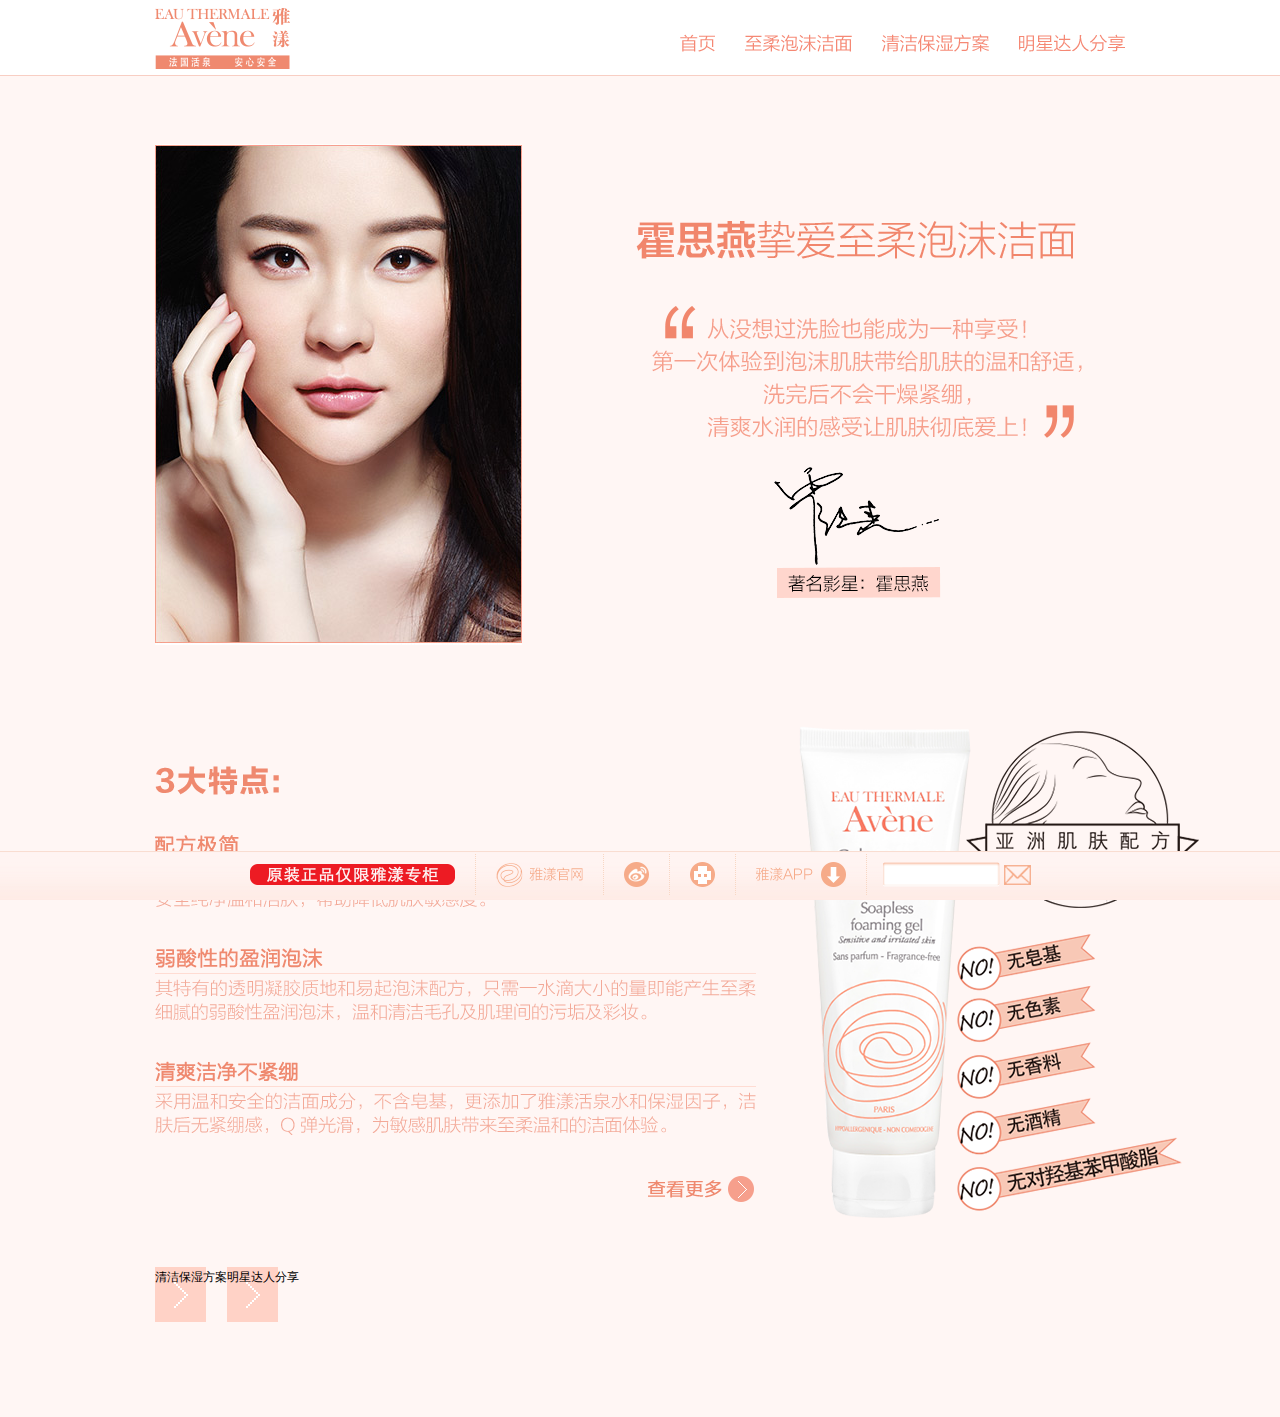
==== cleansing.html @ 5fe0b9f0 "mls" ====
<!DOCTYPE html>
<html>
<head>
    <meta charset="utf-8" />
    <meta http-equiv="X-UA-Compatible" content="IE=edge,chrome=1">
    <title>至柔泡沫洁面</title>
    <meta name="description" content="至柔泡沫洁面">
    <meta name="keywords" content="至柔泡沫洁面" />
    <meta name="viewport" content="width=device-width, minimum-scale=0.5, maximum-scale=2.0" />
    <link href="css/base.css" rel="stylesheet" />
</head>
<body>
<header>
    <div class="header_wrap">
        <a class="logo" href="./index.html">Avene</a>
        <nav>
            <a class="nav1" href="./index.html">首页</a>
            <a class="nav2" href="./cleansing.html">至柔泡沫洁面</a>
            <a class="nav3" href="./plan.html">清洁保湿方案</a>
            <a class="nav4" href="./star.html">明星达人分享</a>
        </nav>
    </div>
</header>

<section class="clansing_wrap">
    <div class="focus_eye">
        <div class="right_box">
            <img src="./images/common/clansing_say.png" />
        </div>
        <div class="girl"><img src="./images/common/clansing_huo.jpg" /></div>
    </div>
    <div class="features clearfix">
        <div class="feature_product"></div>
        <div class="leftbox">
            <h1>3大特点:</h1>
            <div class="feature feature1">
                <h2 class="title">配方极简</h2>
                <div class="content content">针对亚洲肌肤定制严格选料，不含皂基、色素、香料、酒精、对羟基苯甲酸脂，安全纯净温和洁肤，帮助降低肌肤敏感度。</div>
            </div>

            <div class="feature feature2">
                <h2 class="title">弱酸性的盈润泡沫</h2>
                <div class="content content">其特有的透明凝胶质地和易起泡沫配方，只需一水滴大小的量即能产生至柔细腻的弱酸性盈润泡沫，温和清洁毛孔及肌理间的污垢及彩妆。</div>
            </div>

            <div class="feature feature3">
                <h2 class="title">清爽洁净不紧绷</h2>
                <div class="content content">采用温和安全的洁面成分，不含皂基，更添加了雅漾活泉水和保湿因子，洁肤后无紧绷感，Q弹光滑，为敏感肌肤带来至柔温和的洁面体验。</div>
            </div>

            <div class="leanmore">查看更多</div>
        </div>
    </div>
    <nav>
        <a href="plan.html"><span>清洁保湿方案</span></a>
        <a href="star.html"><span>明星达人分享</span></a>
    </nav>
</section>

<footer>
    <nav>
        <span class="nav1">原装正品仅限雅漾专柜</span>
        <a class="nav2" target="_blank" href="./cleansing.html">雅漾官网</a>
        <a class="nav3" target="_blank" href="http://e.weibo.com/eauthermaleavene?ref=http%3A%2F%2F114.80.156.91%3A8086%2F">官方微博</a>
        <a class="nav4" target="_blank" href="http://e.weibo.com/avenedermatologist">雅漾医生面对面</a>
        <a class="nav5" target="_blank" href="http://www.eau-thermale-avene.cn/aveneappdownload/index.html">雅漾APP</a>
        <span class="nav6">
            <form id="mobilenewsletter" action="newsletter.php" method="post">
                <input id="mobilemailinput" name="email" type="text"  />
                <input id="okbtn" type="submit" value="" />
            </form>
        </span>
    </nav>
</footer>
</body>
</html>
---- css/base.css ----
/* reset css */

html, body, p, h1, h2, h3, h4, h5, h6,
ul, li, ol, dl, dd, dt,
form, fieldset, legend, img {
    margin  : 0;
    padding : 0;
}
section, article, nav, header, footer { display : block; }
address, caption, cite, code, dfn, th, var,i,em {
    font-style  : normal;
    font-weight : normal;
}
table,tr,td{
  padding: 0;
}
em, i { font-weight : normal; }
table         { border-collapse : collapse;  border-spacing: 0;}
fieldset, img { border : none; }
ul, ol        { list-style : none; }
select, input { vertical-align : middle; outline : none; }
h1, h2, h3, h4, h5, strong, em { font-weight : normal; }
h1,h2{font-size: 1.5em;}
h3{font-size: 1.17em;}
h4,h5,h6{font-size: 1em;}
select, input, textarea {
    font-size   : 100%;
    margin      : 0;
    padding     : 0;
    outline     : none;
    font-family : arial, sans-serif;
}
textarea {
    resize   : none;
    overflow : auto;
    word-break : break-all;
    word-wrap  : break-word;
}
body {
    font: 12px/20px Helvetica,STHeiti,arial,simsun,sans-serif;
}
img{
    -moz-user-select: -moz-none;
    -khtml-user-select: none;
    -webkit-user-select: none;
    -ms-user-select: none;
    user-select: none;
}


a:link, a:visited , a:hover , a:active {
  text-decoration: none;
}

a:focus {
    outline : none;
}
a {
  color: inherit;
  *color: #909090;
}
.clearfix {
    *zoom : 1;
    clear:both;
}
.clearfix::after {
    content : ' ';
    display : block;
    clear   : both;
    height  : 0;
}
.fr {float:right;}
.fl {float:left;}


/* Common */
body {background:#fff6f4;}
header {background:#fff;border-bottom:1px solid #f8cec3;height:75px;}
header .header_wrap {max-width:1000px;margin:0 auto;}
header .logo {margin:8px 0 0 15px;background:url(../images/pc/logo.png) no-repeat;width:135px;height:61px;float:left;text-indent:-999em;}
header nav {float:right;margin:30px 0 0;}
header nav a {margin:0 5px;background:url(../images/common/nav.png) no-repeat;height:27px;float:left;text-indent:-999em;}
header nav a.nav1 {width:55px;background-position: -4px 4px;}
header nav a.nav2 {width:127px;background-position: -75px 4px;}
header nav a.nav3 {width:127px;background-position: -218px 4px;}
header nav a.nav4 {width:126px;background-position: -362px 4px;}
header nav a.nav1:hover {width:55px;background-position: -4px -41px;}
header nav a.nav2:hover {width:127px;background-position: -75px -41px;}
header nav a.nav3:hover {width:127px;background-position: -218px -41px;}
header nav a.nav4:hover {width:126px;background-position: -362px -41px;}

footer {background:url(../images/pc/footer_bg.gif) repeat-x;border-top:1px solid #f9ddd1;height:48px;position: fixed;bottom:0;left:0;width:100%;}
footer nav {width:820px;margin:0 auto;}
footer span,footer a {float:left;text-indent:-999em;border-right:1px dotted #f8d7c4;height:41px;padding:0 20px;margin-top:2px;}
footer .nav1 {background:url(../images/pc/footer_nav1.png) no-repeat center;width:205px;}
footer .nav2 {background:url(../images/pc/footer_nav2.png) no-repeat center;width:87px;}
footer .nav3 {background:url(../images/pc/footer_nav3.png) no-repeat center;width:25px;}
footer .nav4 {background:url(../images/pc/footer_nav4.png) no-repeat center;width:25px;}
footer .nav5 {background:url(../images/pc/footer_nav5.png) no-repeat center;width:90px;}
footer .nav6 {text-indent:0;padding:0 0 0 15px;border:none;}
footer .nav6 form {margin-top:8px;}
footer .nav6 input {background:url(../images/pc/footer_input.gif) no-repeat;width:119px;height:25px;border:none;}
footer .nav6 #okbtn {background:url(../images/pc/footer_nav6.png) no-repeat;width:27px;height:20px;border:none;}

/* Home */
.home_wrap .focus_eye_wrap {border-bottom:3px solid #ffd4ca;}
.home_wrap .focus_eye {margin:0 auto;max-width:1000px;position: relative;}
.home_wrap .focus_eye .title {margin:98px 20px 45px 0;background:url(../images/pc/home_title.png) no-repeat;width:361px;height:57px;text-indent:-999em;}
.home_wrap .focus_eye .girl {float:left;}
.home_wrap .focus_eye .girl img {display:block;}
.home_wrap .focus_eye .right_box {position:absolute;right:0;}
.home_nav {margin:43px auto 0 auto;width:990px;}
.home_nav li {float:left;margin:0 15px;}
.home_nav li a {display:block;text-indent:-999em;}
.home_nav .nav1 {background:url(../images/pc/home_nav_1.png) no-repeat;width:300px;height:164px;}
.home_nav .nav2 {background:url(../images/pc/home_nav_2.png) no-repeat;width:300px;height:164px;}
.home_nav .nav3 {background:url(../images/pc/home_nav_3.png) no-repeat;width:300px;height:164px;}

/* Clansing */
.clansing_wrap {margin:0 auto;width:970px;padding:68px 15px 150px 15px;}
.clansing_wrap .girl {float:left;}
.clansing_wrap .right_box {float:right;margin:77px 43px 0 0;}
.clansing_wrap h1 {background:url(../images/pc/clansing_h1.png) no-repeat;width:124px;height:29px;text-indent:-999em;}
.clansing_wrap .features {padding:75px 0 0;min-width:1044px;}
.clansing_wrap .feature {margin:40px 0;}
.clansing_wrap .feature .title {border-bottom:1px solid #ffdcd3;padding:0 0 5px 0;margin:0 0 5px 0;}
.clansing_wrap .feature1 .title {background:url(../images/pc/clansing_h2_1.png) no-repeat;height:20px;text-indent:-999em;}
.clansing_wrap .feature2 .title {background:url(../images/pc/clansing_h2_2.png) no-repeat;height:20px;text-indent:-999em;}
.clansing_wrap .feature3 .title {background:url(../images/pc/clansing_h2_3.png) no-repeat;height:20px;text-indent:-999em;}
.clansing_wrap .feature1 .content {background:url(../images/pc/clansing_c_1.png) no-repeat;width:599px;height:42px;text-indent:-999em;}
.clansing_wrap .feature2 .content {background:url(../images/pc/clansing_c_2.png) no-repeat;width:601px;height:42px;text-indent:-999em;}
.clansing_wrap .feature3 .content {background:url(../images/pc/clansing_c_3.png) no-repeat;width:601px;height:43px;text-indent:-999em;}
.clansing_wrap .leanmore {background:url(../images/pc/learnmore.png) no-repeat;width:108px;height:29px;text-indent:-999em;float:right;}
.clansing_wrap .feature_product {float:right;background:url(../images/pc/clansing_product.png) no-repeat;width:400px;height:541px;}
.clansing_wrap .leftbox {float:left;margin:40px 0 0;}
section nav a {float:left;height:55px;background:url(../images/common/section_nav_arrow.png) no-repeat;}

/* Plan */
.plan_wrap {max-width:1000px;margin:0 auto;padding:0 15px;}
.plan_wrap h1 {background:#fffbfa url(../images/pc/plan_h1.png) no-repeat center center;height:144px;text-indent:-999em;border:1px solid #ffebe6;margin:54px 0 168px 0;}
.steps {max-width:800px;margin:0 auto;}
.step .product {position: absolute;top:-124px;left:-127px;}
.step1 .product {background:url(../images/pc/plan_p1.png) no-repeat;width:178px;height:492px;}
.step2 .product {background:url(../images/pc/plan_p2.png) no-repeat;width:119px;height:492px;right:-84px;left:auto;}
.step3 .product {background:url(../images/pc/plan_p3.png) no-repeat;width:135px;height:488px;}
.step4 .product {background:url(../images/pc/plan_p4.png) no-repeat;width:190px;height:485px;right:-124px;left:auto;}
.step {background:#fff2f0;border:1px solid #ffe1d9;position:relative;width:733px;height:278px;padding:50px 0 0 45px;margin:0 0 220px 0;}
.step2,.step4 {float:right;}
.step4 {margin:0 0 150px 0;}
.step .title {text-indent:-999em;position: absolute;top:-64px;left:89px;}
.step1 .title {background:url(../images/pc/plan_s1.png) no-repeat;width:258px;height:56px;}
.step2 .title {background:url(../images/pc/plan_s2.png) no-repeat;width:267px;height:56px;right:89px;left:auto;}
.step3 .title {background:url(../images/pc/plan_s3.png) no-repeat;width:268px;height:56px;}
.step4 .title {background:url(../images/pc/plan_s4.png) no-repeat;width:270px;height:57px;right:89px;left:auto;}
.step h2 {text-indent:-999em;margin:0 0 17px 0;}
.step1 h2 {background:url(../images/pc/plan_h2_1.png) no-repeat;width:71px;height:34px;}
.step2 h2 {background:url(../images/pc/plan_h2_2.png) no-repeat;width:71px;height:34px;}
.step3 h2 {background:url(../images/pc/plan_h2_3.png) no-repeat;width:71px;height:34px;}
.step4 h2 {background:url(../images/pc/plan_h2_4.png) no-repeat;width:71px;height:34px;}
.step h3 {text-indent:-999em;}
.step1 h3 {background:url(../images/pc/plan_h3_1.png) no-repeat;width:264px;height:34px;}
.step2 h3 {background:url(../images/pc/plan_h3_2.png) no-repeat;width:168px;height:34px;}
.step3 h3 {background:url(../images/pc/plan_h3_3.png) no-repeat;width:120px;height:34px;}
.step4 h3 {background:url(../images/pc/plan_h3_4.png) no-repeat;width:168px;height:34px;}
.step .content {text-indent:-999em;margin:0 0 22px 0;}
.step1 .content {background:url(../images/pc/plan_c_1.png) no-repeat;width:647px;height:63px;}
.step2 .content {background:url(../images/pc/plan_c_2.png) no-repeat;width:655px;height:62px;}
.step3 .content {background:url(../images/pc/plan_c_3.png) no-repeat;width:657px;height:40px;}
.step4 .content {background:url(../images/pc/plan_c_4.png) no-repeat;width:666px;height:61px;}
.step .price {display: inline-block;background:url(../images/pc/plan_price_bg.png) no-repeat right;height:36px;padding:14px 42px 0 12px;margin:0 0 5px 0;}
.step .price span {display:block;text-indent:-999em;}
.step1 .price span {background:url(../images/pc/plan_price_1.png) no-repeat;width:132px;height:21px;}
.step2 .price span {background:url(../images/pc/plan_price_2.png) no-repeat;width:277px;height:21px;}
.step3 .price span {background:url(../images/pc/plan_price_3.png) no-repeat;width:132px;height:21px;}
.step4 .price span {background:url(../images/pc/plan_price_4.png) no-repeat;width:118px;height:21px;}
.step .learnmore {display:block;background:url(../images/pc/learnmore.png) no-repeat;width:108px;height:29px;display:block;text-indent:-999em;}
.plan_wrap .notes {background:url(../images/pc/plan_tips.png) no-repeat;width:267px;height:52px;text-indent:-999em;}
.plan_wrap .notes div {display:none;}

/* Star */
.star_wrap {width:1000px;margin:0 auto;padding:0 0 120px 0}
.star_wrap h1 {background:url(../images/pc/star_h1.png) no-repeat center;height:35px;text-indent:-999em;margin:74px 0 65px 0;}
.star_box {width:476px;float:left;margin:0 12px;text-align: center;}
.star_box .name {margin:20px auto;}
.star_box .name div {display:none;}
.star_box1 .name {background:url(../images/pc/star_name_1.png) no-repeat;width:206px;height:35px;}
.star_box2 .name {background:url(../images/pc/star_name_2.png) no-repeat;width:124px;height:35px;}
.star_box .say {margin:0 auto;}
.star_box .say div {display:none;}
.star_box1 .say {background:url(../images/pc/star_say_1.png) no-repeat;width:369px;height:75px;}
.star_box2 .say {background:url(../images/pc/star_say_2.png) no-repeat;width:295px;height:75px;}
.star_box h3 {margin-top:60px;text-indent:-999em;width:476px;background:#f69f8c;}
.star_box1 h3 {background:#f69f8c url(../images/pc/star_h3_1.png) no-repeat;height:40px;}
.star_box2 h3 {background:#f69f8c url(../images/pc/star_h3_2.png) no-repeat;height:40px;}
.star_box .tips {text-indent:-999em;margin:18px 0 0;}
.star_box1 .tips {background:url(../images/pc/star_tips_1.png) no-repeat;width:476px;height:96px;}
.star_box2 .tips {background:url(../images/pc/star_tips_2.png) no-repeat;width:476px;height:96px;}

.star_wrap .product_intro {width:460px;text-align:center;float:left;margin-top:50px;}
.star_wrap .product {border-top:1px solid #ffccc1;margin:92px 0 0 0;padding:58px 49px 0 49px;}
.star_wrap .product h2 {margin:0 auto;background:url(../images/pc/star_product_h2.png) no-repeat;width:287px;height:35px;text-indent:-999em;}
.star_wrap .product .content {margin:30px auto;background:url(../images/pc/star_product_c.png) no-repeat;width:454px;height:96px;text-indent:-999em;}
.star_wrap .product .price {margin:0 auto;background:url(../images/pc/star_product_price.png) no-repeat;width:153px;height:41px;text-indent:-999em;}
.star_wrap .product .learnmore {margin:15px auto 0 auto;display:block;background:url(../images/pc/learnmore.png) no-repeat;width:108px;height:29px;display:block;text-indent:-999em;}
.star_wrap .product .product_image {float:right;background:url(../images/pc/star_product_img.png) no-repeat;width:343px;height:388px;}

/* iPad */

@media screen and (max-width:768px){
    .home_nav li {margin:0 12px;}
    .home_nav li a.nav1,.home_nav li a.nav2,.home_nav li a.nav3 {background-size:217px 119px;width:217px;height:119px;}
    .clansing_wrap {color:#ef896f;min-width:inherit;width:auto;}
    .clansing_wrap .focus_eye {width:738px;}
    .clansing_wrap .girl img {width:247px;height:337px;}
    .clansing_wrap .right_box {float:right;margin:10px 31px 0 0;}
    .clansing_wrap .right_box img {width:395px;height:344px;}
    .clansing_wrap h1 {background:none;width:auto;height:auto;text-indent:0em;font-size:30px;font-weight: bold;}
    .clansing_wrap .features {padding:75px 0 0;min-width:inherit;}
    .clansing_wrap .feature {margin:30px 0;}
    .clansing_wrap .feature .title {border-bottom:1px solid #ffdcd3;padding:0 0 5px 0;margin:0 0 9px 0;font-size:20px;font-weight: bold;}
    .clansing_wrap .feature1 .title {background:none;height:auto;text-indent:0em;}
    .clansing_wrap .feature2 .title {background:none;height:auto;text-indent:0em;}
    .clansing_wrap .feature3 .title {background:none;height:auto;text-indent:0em;}
    .clansing_wrap .feature .content {font-size:18px;color:#f3a998;}
    .clansing_wrap .feature1 .content {background:none;width:auto;height:auto;text-indent:0em;}
    .clansing_wrap .feature2 .content {background:none;width:auto;height:auto;text-indent:0em;}
    .clansing_wrap .feature3 .content {background:none;width:auto;height:auto;text-indent:0em;}
    .clansing_wrap .leanmore {background:url(../images/pc/learnmore.png) no-repeat;width:108px;height:29px;text-indent:-999em;float:right;}
    .clansing_wrap .feature_product {float:right;background-size:368px 452px;width:368px;height:452px;}
    .clansing_wrap .leftbox {float:none;margin:0 390px 0 0;}
    section nav a {float:left;height:55px;background:url(../images/common/section_nav_arrow.png) no-repeat;}


    .plan_wrap {max-width:inherit;min-width:inherit;margin:0 auto;color:#ef896f;}
    .plan_wrap h1 {background:#fffbfa;height:100px;line-height:100px;font-size:36px;text-align:center;border:1px solid #ffebe6;text-indent:0;margin:54px 0 168px 0;}
    .steps {max-width:inherit;margin:0 auto;}
    .step .product {position: absolute;top:-124px;left:-127px;}
    .step1 .product {background:url(../images/pc/plan_p1.png) no-repeat;width:178px;height:492px;}
    .step2 .product {background:url(../images/pc/plan_p2.png) no-repeat;width:119px;height:492px;right:-84px;left:auto;}
    .step3 .product {background:url(../images/pc/plan_p3.png) no-repeat;width:135px;height:488px;}
    .step4 .product {background:url(../images/pc/plan_p4.png) no-repeat;width:190px;height:485px;right:-124px;left:auto;}
    .step {background:#fff2f0;border:1px solid #ffe1d9;position:relative;width:auto;height:auto;padding:38px 20px 38px 65px;margin:0 0 220px 130px;}
    .step2,.step4 {float:right;margin:0 100px 220px 0;padding:38px 65px 38px 40px;}
    .step4 {margin-bottom:100px;margin-right:120px;}
    .step .title {position: absolute;top:-64px;left:68px;}
    .step1 .title {background:url(../images/pc/plan_s1.png) no-repeat;width:258px;height:56px;}
    .step2 .title {background:url(../images/pc/plan_s2.png) no-repeat;width:267px;height:56px;right:auto;left:40px;}
    .step3 .title {background:url(../images/pc/plan_s3.png) no-repeat;width:268px;height:56px;}
    .step4 .title {background:url(../images/pc/plan_s4.png) no-repeat;width:270px;height:57px;right:auto;left:40px;}
    .step h2 {text-indent:0;margin:0 0 17px 0;font-size:36px;}
    .step1 h2 {background:none;width:auto;height:auto;}
    .step2 h2 {background:none;width:auto;height:auto;}
    .step3 h2 {background:none;width:auto;height:auto;}
    .step4 h2 {background:none;width:auto;height:auto;}
    .step h3 {text-indent:0;font-size:24px;}
    .step1 h3 {background:none;width:auto;height:auto;}
    .step2 h3 {background:none;width:auto;height:auto;}
    .step3 h3 {background:none;width:auto;height:auto;}
    .step4 h3 {background:none;width:auto;height:auto;}
    .step .content {text-indent:0;margin:0 0 22px 0;font-size:18px;color:#999;margin:12px 0 0;}
    .step1 .content {background:none;width:auto;height:auto;}
    .step2 .content {background:none;width:auto;height:auto;}
    .step3 .content {background:none;width:auto;height:auto;}
    .step4 .content {background:none;width:auto;height:auto;}
    .step .price {display: inline-block;background:url(../images/pc/plan_price_bg.png) no-repeat right;height:36px;padding:18px 42px 0 12px;margin:25px 0 5px 0;}
    .step .price span {display:block;text-indent:0;color:#fff;font-size:24px;}
    .step1 .price span {background:none;width:auto;height:auto;}
    .step2 .price span {background:none;width:auto;height:auto;}
    .step3 .price span {background:none;width:auto;height:auto;}
    .step4 .price span {background:none;width:auto;height:auto;}
    .step .learnmore {display:block;background:url(../images/pc/learnmore.png) no-repeat;width:108px;height:29px;display:block;text-indent:-999em;}
    .plan_wrap .notes {background:none;width:auto;height:auto;text-indent:0;border-top:1px solid #fbd1c7;padding:10px 0 0 40px;font-size:14px;color:#999;}
    .plan_wrap .notes div {display:block;}

    /* Star */
    .star_wrap {width:auto;margin:0 auto;color:#ef896f;}
    .star_wrap h1 {background:none;height:35px;text-indent:0em;margin:74px 0 65px 0;}
    .star_box {width:566px;float:left;margin:0 12px;text-align: center;}
    .star_box .name {margin:20px auto;}
    .star_box .name div {display:block;}
    .star_box1 .name {background:none;width:auto;height:auto;}
    .star_box2 .name {background:none;width:auto;height:auto;}
    .star_box .say {margin:0 auto;}
    .star_box .say div {display:block;}
    .star_box1 .say {background:none;width:auto;height:auto;}
    .star_box2 .say {background:none;width:auto;height:auto;}
    .star_box h3 {margin-top:60px;text-indent:0;width:566px;background:#f69f8c;}
    .star_box1 h3 {background:#f69f8c;height:auto;}
    .star_box2 h3 {background:#f69f8c;height:auto;}
    .star_box .tips {text-indent:0;margin:18px 0 0;}
    .star_box1 .tips {background:none;width:auto;height:auto;}
    .star_box2 .tips {background:none;width:auto;height:auto;}

    .star_wrap .product_intro {width:auto;text-align:center;float:left;margin-top:50px;}
    .star_wrap .product {border-top:1px solid #ffccc1;margin:92px 0 0 0;padding:58px 120px 0 120px;}
    .star_wrap .product h2 {margin:0 auto;background:none;width:287px;height:35px;text-indent:0;}
    .star_wrap .product .content {margin:30px auto;background:none;width:454px;height:96px;text-indent:0;}
    .star_wrap .product .price {margin:0 auto;background:none;width:153px;height:41px;text-indent:0;}
    .star_wrap .product .learnmore {margin:15px auto 0 auto;display:block;background:url(../images/pc/learnmore.png) no-repeat;width:108px;height:29px;display:block;text-indent:0;}
    .star_wrap .product .product_image {float:right;background:url(../images/pc/star_product_img.png) no-repeat;width:343px;height:388px;}
}
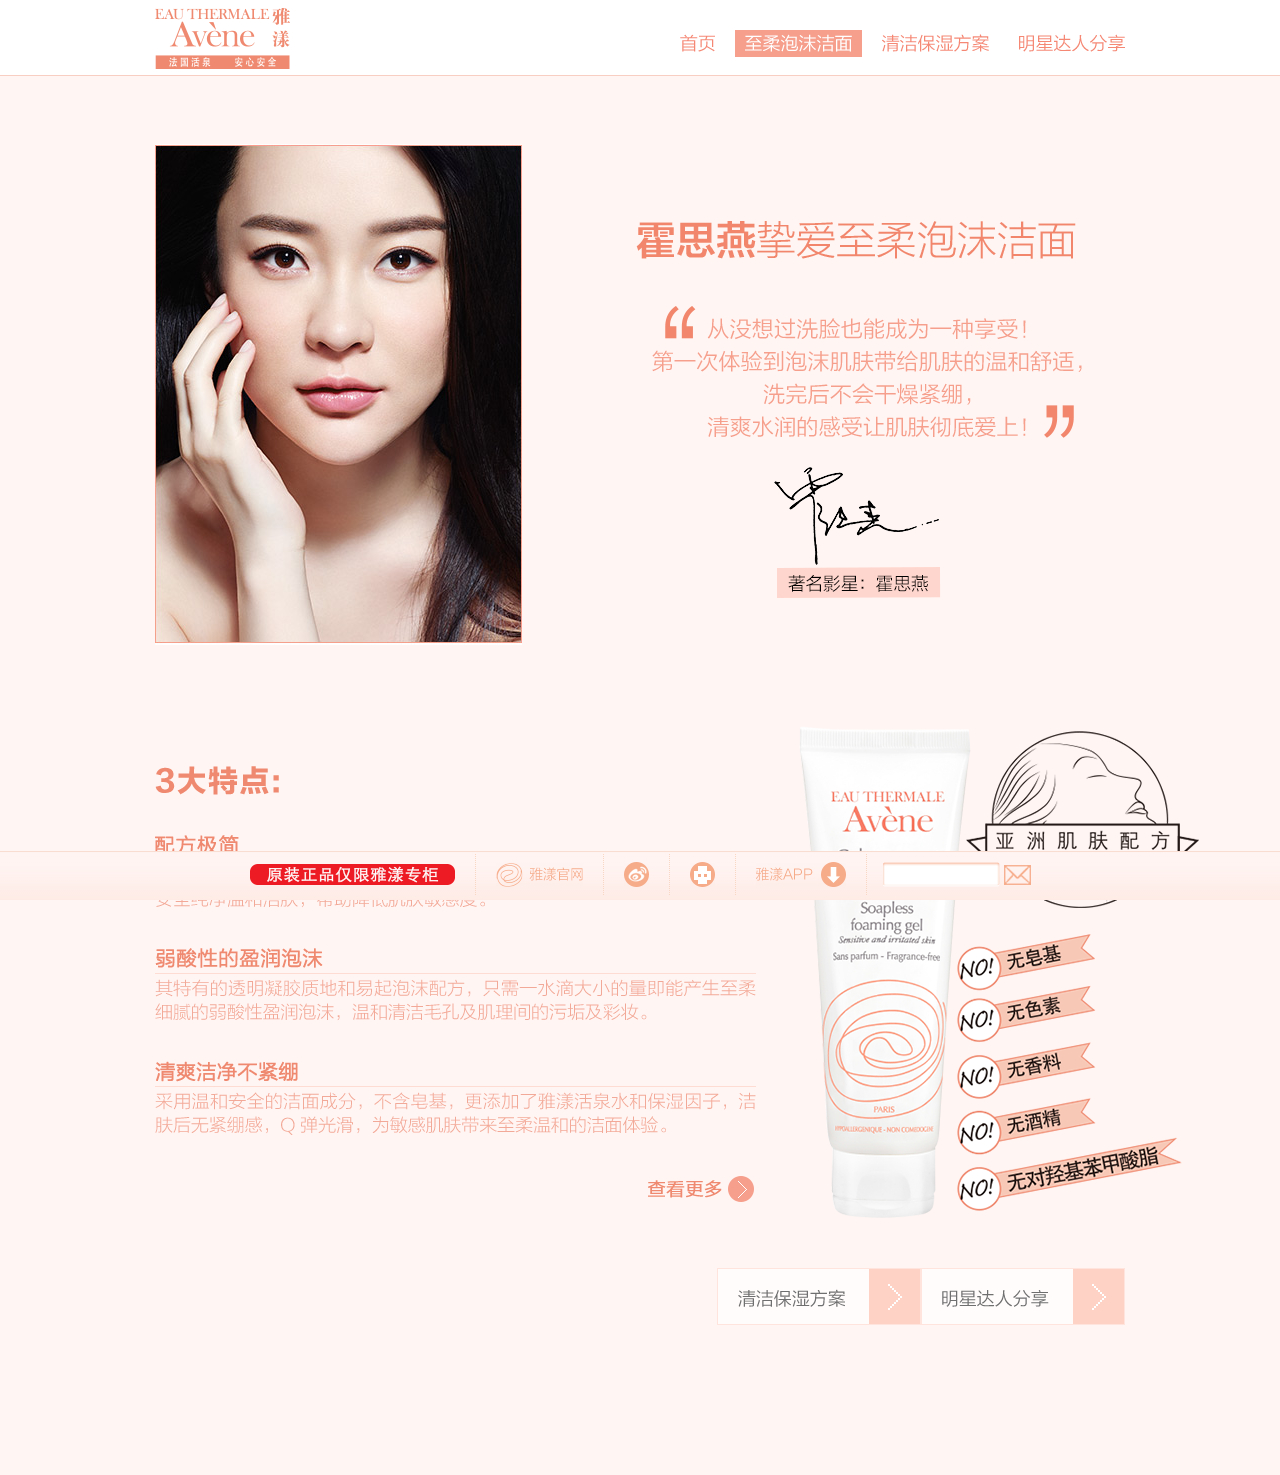
==== commit c34a548a: "mobile" ====
--- a/cleansing.html
+++ b/cleansing.html
@@ -7,15 +7,29 @@
     <meta name="description" content="至柔泡沫洁面">
     <meta name="keywords" content="至柔泡沫洁面" />
     <meta name="viewport" content="width=device-width, minimum-scale=0.5, maximum-scale=2.0" />
+    <link href="css/jquery.fancybox.css" rel="stylesheet" />
     <link href="css/base.css" rel="stylesheet" />
+    <!--[if lt IE 9]>
+    <script>for(var a=['section','article','nav','header','footer','aside'],i=0,j=a.length;i<j;++i){document.createElement(a[i]);}</script>
+    <![endif]-->
+    <!--[if IE 6]>
+    <script type="text/javascript" src="js/DD_belatedPNG_0.0.8a-min.js"></script>
+    <link href="./css/ie6.css" rel="stylesheet" type="text/css" />
+    <script type="text/javascript">
+        window.onload = function(){
+            DD_belatedPNG.fix("*");
+        }
+    </script>
+    <![endif]-->
 </head>
 <body>
 <header>
     <div class="header_wrap">
         <a class="logo" href="./index.html">Avene</a>
+        <div class="nav-btn"></div>
         <nav>
             <a class="nav1" href="./index.html">首页</a>
-            <a class="nav2" href="./cleansing.html">至柔泡沫洁面</a>
+            <a class="nav2 active" href="./cleansing.html">至柔泡沫洁面</a>
             <a class="nav3" href="./plan.html">清洁保湿方案</a>
             <a class="nav4" href="./star.html">明星达人分享</a>
         </nav>
@@ -24,13 +38,18 @@
 
 <section class="clansing_wrap">
     <div class="focus_eye">
+        <div class="girl"><img src="./images/common/clansing_huo.jpg" /></div>
         <div class="right_box">
             <img src="./images/common/clansing_say.png" />
         </div>
-        <div class="girl"><img src="./images/common/clansing_huo.jpg" /></div>
     </div>
     <div class="features clearfix">
+
+        <h1 class="mobile">3大特点:</h1>
         <div class="feature_product"></div>
+
+        <h1>3大特点:</h1>
+
         <div class="leftbox">
             <h1>3大特点:</h1>
             <div class="feature feature1">
@@ -50,11 +69,13 @@
 
             <div class="leanmore">查看更多</div>
         </div>
+        <div class="clearfix"></div>
     </div>
     <nav>
-        <a href="plan.html"><span>清洁保湿方案</span></a>
-        <a href="star.html"><span>明星达人分享</span></a>
+        <a class="plan" href="plan.html"><span>清洁保湿方案</span></a>
+        <a class="star" href="star.html"><span>明星达人分享</span></a>
     </nav>
+    <div class="clearfix"></div>
 </section>
 
 <footer>
@@ -65,12 +86,36 @@
         <a class="nav4" target="_blank" href="http://e.weibo.com/avenedermatologist">雅漾医生面对面</a>
         <a class="nav5" target="_blank" href="http://www.eau-thermale-avene.cn/aveneappdownload/index.html">雅漾APP</a>
         <span class="nav6">
-            <form id="mobilenewsletter" action="newsletter.php" method="post">
-                <input id="mobilemailinput" name="email" type="text"  />
-                <input id="okbtn" type="submit" value="" />
+            <form id="newsletter" action="newsletter.php" method="post">
+                <input id="mailinput" name="email" type="text"  />
+                <input id="mailinputbtn" type="submit" value="" />
             </form>
+            <a id="mobilemail" href="#MailInputWin"><label>立即订阅</label></a>
         </span>
     </nav>
 </footer>
+<div class="newsletter_overlay"></div>
+<div class="newsletter_popup">
+    <div class="state0"><img src="Images/Common/news_letter_success.png" /></div>
+    <div class="state1"><img src="Images/Common/news_letter_registered.png" /></div>
+    <div class="newsletter_popup_close"></div>
+</div>
+<div id="MailInputWin">
+    <form id="mobilenewsletter" action="newsletter.php" method="post">
+        <input id="mobilemailinput" name="email" type="text"  />
+        <div>
+            <input id="backbtn" type="button" value="" />
+            <input id="okbtn" type="submit" value="" />
+        </div>
+    </form>
+</div>
+<script src="js/jquery-1.8.3.min.js"></script>
+<script src="js/modernizr-2.5.3.min.js"></script>
+<script src="js/jquery.fancybox.pack.js"></script>
+<script src="js/jquery.form.js"></script>
+<script src="js/jquery.validate.js"></script>
+<script src="js/main.js" ></script>
+<script src="js/tracking.js" ></script>
+
 </body>
 </html>--- a/css/base.css
+++ b/css/base.css
@@ -1,5 +1,4 @@
 /* reset css */
-
 html, body, p, h1, h2, h3, h4, h5, h6,
 ul, li, ol, dl, dd, dt,
 form, fieldset, legend, img {
@@ -59,6 +58,7 @@
   color: inherit;
   *color: #909090;
 }
+a:hover {opacity:0.6;}
 .clearfix {
     *zoom : 1;
     clear:both;
@@ -72,22 +72,27 @@
 .fr {float:right;}
 .fl {float:left;}
 
+a {-webkit-transition:opacity 0.4s linear;-moz-transition:opacity 0.4s linear;transition:opacity 0.4s linear;}
 
 /* Common */
 body {background:#fff6f4;}
 header {background:#fff;border-bottom:1px solid #f8cec3;height:75px;}
+header .nav-btn{display: none;}
 header .header_wrap {max-width:1000px;margin:0 auto;}
 header .logo {margin:8px 0 0 15px;background:url(../images/pc/logo.png) no-repeat;width:135px;height:61px;float:left;text-indent:-999em;}
 header nav {float:right;margin:30px 0 0;}
-header nav a {margin:0 5px;background:url(../images/common/nav.png) no-repeat;height:27px;float:left;text-indent:-999em;}
+header nav a {margin:0 5px;background:url(../images/common/nav.png) no-repeat;height:27px;float:left;text-indent:-999em;
+    -webkit-transition:none;-moz-transition:none;transition:none;
+}
+header nav a:hover {opacity:1;}
 header nav a.nav1 {width:55px;background-position: -4px 4px;}
 header nav a.nav2 {width:127px;background-position: -75px 4px;}
 header nav a.nav3 {width:127px;background-position: -218px 4px;}
 header nav a.nav4 {width:126px;background-position: -362px 4px;}
-header nav a.nav1:hover {width:55px;background-position: -4px -41px;}
-header nav a.nav2:hover {width:127px;background-position: -75px -41px;}
-header nav a.nav3:hover {width:127px;background-position: -218px -41px;}
-header nav a.nav4:hover {width:126px;background-position: -362px -41px;}
+header nav a.nav1:hover,header nav a.nav1.active {width:55px;background-position: -4px -41px;}
+header nav a.nav2:hover,header nav a.nav2.active {width:127px;background-position: -75px -41px;}
+header nav a.nav3:hover,header nav a.nav3.active {width:127px;background-position: -218px -41px;}
+header nav a.nav4:hover,header nav a.nav4.active {width:126px;background-position: -362px -41px;}
 
 footer {background:url(../images/pc/footer_bg.gif) repeat-x;border-top:1px solid #f9ddd1;height:48px;position: fixed;bottom:0;left:0;width:100%;}
 footer nav {width:820px;margin:0 auto;}
@@ -97,31 +102,72 @@
 footer .nav3 {background:url(../images/pc/footer_nav3.png) no-repeat center;width:25px;}
 footer .nav4 {background:url(../images/pc/footer_nav4.png) no-repeat center;width:25px;}
 footer .nav5 {background:url(../images/pc/footer_nav5.png) no-repeat center;width:90px;}
-footer .nav6 {text-indent:0;padding:0 0 0 15px;border:none;}
+footer .nav6 {text-indent:0;padding:0 0 0 15px;border:none;position:relative;}
 footer .nav6 form {margin-top:8px;}
-footer .nav6 input {background:url(../images/pc/footer_input.gif) no-repeat;width:119px;height:25px;border:none;}
-footer .nav6 #okbtn {background:url(../images/pc/footer_nav6.png) no-repeat;width:27px;height:20px;border:none;}
+footer .nav6 form label{display: none;}
+footer .nav6 input {background:url(../images/pc/footer_input.gif) no-repeat;width:109px;height:25px;border:none;color:#f69f8c;padding:0 0 0 10px;}
+footer .nav6 #mailinputbtn {background:url(../images/pc/footer_nav6.png) no-repeat;width:27px;height:20px;border:none;}
+footer .nav6 label.error {position:absolute;width:200px;top:-24px;left:20px;color:#f69f8c;}
+
+footer .nav6 #mobilemail {background:url(../images/pc/footer_nav6.png) no-repeat;width:27px;height:20px;margin:10px 0 0 10px;display:none;}
+footer .nav6 #mobilemail label {display:none;}
+
+#mobilenewsletter label.error {position: absolute;top:135px;color:#f69f8c;font-size:20px;}
+#MailInputWin{display:none;background:url(../images/common/maildialog.png);width:590px;height:382px;}
+#mobilemailinput{ width: 480px; margin-top: 170px; margin-left: 55px; height: 65px; font-size: 32px;}
+#backbtn{background:url(../images/common/backbtn.png) no-repeat;width:202px;height:65px;border:none;margin-top:34px;margin-left:76px;cursor:pointer;}
+#okbtn{background:url(../images/common/okbtn.png) no-repeat;width:202px;height:65px;border:none;margin-top:34px;margin-left:30px;cursor:pointer;}
+#mobilenewsletter label{margin-left:-100px;}
+.fancybox-opened .fancybox-skin {
+    -webkit-box-shadow:none;
+    -moz-box-shadow: none;
+    box-shadow: none;
+    background:transparent;
+}
+
+.newsletter_overlay {display:none;position: fixed;background:url(../images/common/overlay.png);top:0;left:0;width:100%;height:100%;z-index:998;}
+.newsletter_popup {display:none;z-index:999;background:#fff;text-align:center;width:240px;height:128px;border:7px solid #edccc4;-webkit-box-shadow:  0px 0px 10px 10px rgba(0, 0, 0, 0.4);box-shadow:  0px 0px 10px 10px rgba(0, 0, 0, 0.4);position:fixed;top:50%;left:50%;margin-left:-120px;margin-top:-64px;}
+.newsletter_popup .state1 {display:none;}
+.newsletter_popup img {margin-top:50px;}
+.newsletter_popup_close {cursor:pointer;background: url(../images/common/news_letter_close.png) no-repeat;width:38px;height:39px;position: absolute;top:-21px;right:-21px;}
+
 
 /* Home */
 .home_wrap .focus_eye_wrap {border-bottom:3px solid #ffd4ca;}
 .home_wrap .focus_eye {margin:0 auto;max-width:1000px;position: relative;}
-.home_wrap .focus_eye .title {margin:98px 20px 45px 0;background:url(../images/pc/home_title.png) no-repeat;width:361px;height:57px;text-indent:-999em;}
-.home_wrap .focus_eye .girl {float:left;}
-.home_wrap .focus_eye .girl img {display:block;}
-.home_wrap .focus_eye .right_box {position:absolute;right:0;}
-.home_nav {margin:43px auto 0 auto;width:990px;}
-.home_nav li {float:left;margin:0 15px;}
-.home_nav li a {display:block;text-indent:-999em;}
-.home_nav .nav1 {background:url(../images/pc/home_nav_1.png) no-repeat;width:300px;height:164px;}
+.home_wrap .focus_eye .title {margin:70px 0px 45px 0;width:95%;text-indent:-999em;}
+.home_wrap .focus_eye .girl {float:left;
+    max-width: 634px;
+    width: 63.4%;
+    min-width: 486px;
+}
+.home_wrap .focus_eye .feature{}
+.home_wrap .focus_eye .girl img ,.home_wrap .focus_eye .feature img{display:block;height: auto;width:100%;}
+.home_wrap .focus_eye .right_box {position:absolute;right:0;
+    max-width:381px;
+    width: 35%;
+    min-width: 268px;
+}
+.home_nav {margin:43px auto 67px auto;}
+.home_nav ul{max-width:1000px;margin:0 auto;}
+.home_nav li {float: left;
+margin: 0 2%;
+width: 29%;}
+.home_nav li a {display:block;}
+.home_nav li a img{width: 100%;}
+/*.home_nav .nav1 {background:url(../images/pc/home_nav_1.png) no-repeat;width:300px;height:164px;}
 .home_nav .nav2 {background:url(../images/pc/home_nav_2.png) no-repeat;width:300px;height:164px;}
 .home_nav .nav3 {background:url(../images/pc/home_nav_3.png) no-repeat;width:300px;height:164px;}
-
+*/
 /* Clansing */
 .clansing_wrap {margin:0 auto;width:970px;padding:68px 15px 150px 15px;}
 .clansing_wrap .girl {float:left;}
 .clansing_wrap .right_box {float:right;margin:77px 43px 0 0;}
+.clansing_wrap h1.mobile {display: none;}
 .clansing_wrap h1 {background:url(../images/pc/clansing_h1.png) no-repeat;width:124px;height:29px;text-indent:-999em;}
-.clansing_wrap .features {padding:75px 0 0;min-width:1044px;}
+.clansing_wrap .right_box img {width:446px;height:377px;}
+.clansing_wrap .features {padding:75px 0 50px 0;min-width:1044px;}
+.clansing_wrap .features > h1{display: none;}
 .clansing_wrap .feature {margin:40px 0;}
 .clansing_wrap .feature .title {border-bottom:1px solid #ffdcd3;padding:0 0 5px 0;margin:0 0 5px 0;}
 .clansing_wrap .feature1 .title {background:url(../images/pc/clansing_h2_1.png) no-repeat;height:20px;text-indent:-999em;}
@@ -131,12 +177,19 @@
 .clansing_wrap .feature2 .content {background:url(../images/pc/clansing_c_2.png) no-repeat;width:601px;height:42px;text-indent:-999em;}
 .clansing_wrap .feature3 .content {background:url(../images/pc/clansing_c_3.png) no-repeat;width:601px;height:43px;text-indent:-999em;}
 .clansing_wrap .leanmore {background:url(../images/pc/learnmore.png) no-repeat;width:108px;height:29px;text-indent:-999em;float:right;}
-.clansing_wrap .feature_product {float:right;background:url(../images/pc/clansing_product.png) no-repeat;width:400px;height:541px;}
+.clansing_wrap .feature_product {float:right;background:url(../images/pc/clansing_product.png) no-repeat;width:400px;height:492px;}
 .clansing_wrap .leftbox {float:left;margin:40px 0 0;}
-section nav a {float:left;height:55px;background:url(../images/common/section_nav_arrow.png) no-repeat;}
+
+section nav {float:right;}
+section nav a {float:left;height:55px;background:#fffcfb url(../images/common/section_nav_arrow.png) no-repeat right;border:1px solid #ffe4dd;}
+section nav a span {margin:20px 75px 0 20px;}
+section nav a.plan span {display: block;background:url(../images/common/section_nav.png) no-repeat -181px 0;width:107px;height:18px;text-indent:-999em;}
+section nav a.star span {display: block;background:url(../images/common/section_nav.png) no-repeat -363px 0;width:107px;height:18px;text-indent:-999em;}
+section nav a.cleansing span {display: block;background:url(../images/common/section_nav.png) no-repeat;width:107px;height:18px;text-indent:-999em;}
+
 
 /* Plan */
-.plan_wrap {max-width:1000px;margin:0 auto;padding:0 15px;}
+.plan_wrap {max-width:1000px;margin:0 auto;padding:0 15px 200px 15px;}
 .plan_wrap h1 {background:#fffbfa url(../images/pc/plan_h1.png) no-repeat center center;height:144px;text-indent:-999em;border:1px solid #ffebe6;margin:54px 0 168px 0;}
 .steps {max-width:800px;margin:0 auto;}
 .step .product {position: absolute;top:-124px;left:-127px;}
@@ -174,13 +227,14 @@
 .step3 .price span {background:url(../images/pc/plan_price_3.png) no-repeat;width:132px;height:21px;}
 .step4 .price span {background:url(../images/pc/plan_price_4.png) no-repeat;width:118px;height:21px;}
 .step .learnmore {display:block;background:url(../images/pc/learnmore.png) no-repeat;width:108px;height:29px;display:block;text-indent:-999em;}
-.plan_wrap .notes {background:url(../images/pc/plan_tips.png) no-repeat;width:267px;height:52px;text-indent:-999em;}
+.plan_wrap .notes {background:url(../images/pc/plan_tips.png) no-repeat 29px 15px;width:267px;height:72px;text-indent:-999em;float:left;width:530px;border-top:1px solid #fbd1c7;}
 .plan_wrap .notes div {display:none;}
 
 /* Star */
-.star_wrap {width:1000px;margin:0 auto;padding:0 0 120px 0}
+.star_wrap {width:1000px;margin:0 auto;padding:0 0 140px 0}
 .star_wrap h1 {background:url(../images/pc/star_h1.png) no-repeat center;height:35px;text-indent:-999em;margin:74px 0 65px 0;}
 .star_box {width:476px;float:left;margin:0 12px;text-align: center;}
+.star_box .image img {width:266px;height:266px;}
 .star_box .name {margin:20px auto;}
 .star_box .name div {display:none;}
 .star_box1 .name {background:url(../images/pc/star_name_1.png) no-repeat;width:206px;height:35px;}
@@ -197,7 +251,7 @@
 .star_box2 .tips {background:url(../images/pc/star_tips_2.png) no-repeat;width:476px;height:96px;}
 
 .star_wrap .product_intro {width:460px;text-align:center;float:left;margin-top:50px;}
-.star_wrap .product {border-top:1px solid #ffccc1;margin:92px 0 0 0;padding:58px 49px 0 49px;}
+.star_wrap .product {border-top:1px solid #ffccc1;margin:92px 0 0 0;padding:58px 49px 58px 49px;}
 .star_wrap .product h2 {margin:0 auto;background:url(../images/pc/star_product_h2.png) no-repeat;width:287px;height:35px;text-indent:-999em;}
 .star_wrap .product .content {margin:30px auto;background:url(../images/pc/star_product_c.png) no-repeat;width:454px;height:96px;text-indent:-999em;}
 .star_wrap .product .price {margin:0 auto;background:url(../images/pc/star_product_price.png) no-repeat;width:153px;height:41px;text-indent:-999em;}
@@ -207,9 +261,30 @@
 /* iPad */
 
 @media screen and (max-width:768px){
-    .home_nav li {margin:0 12px;}
+    header nav {float:right;margin:25px 0 0;}
+    header nav a {margin:0 5px;background:none;height:auto;padding:5px 10px;float:left;text-indent:0;font-size:18px;color:#f58874;}
+    header nav a.active {background:#f69f8c;color:#fff;}
+    header nav a.nav1 {width:auto;background-position: -4px 4px;}
+    header nav a.nav2 {width:auto;background-position: -75px 4px;}
+    header nav a.nav3 {width:auto;background-position: -218px 4px;}
+    header nav a.nav4 {width:auto;background-position: -362px 4px;}
+    header nav a.nav1:hover,header nav a.nav1.active {width:auto;background-position: -4px -41px;}
+    header nav a.nav2:hover,header nav a.nav2.active {width:auto;background-position: -75px -41px;}
+    header nav a.nav3:hover,header nav a.nav3.active {width:auto;background-position: -218px -41px;}
+    header nav a.nav4:hover,header nav a.nav4.active {width:auto;background-position: -362px -41px;}
+    header .logo {margin:8px 0 0 15px;background:url(../images/ipad/logo.png) no-repeat;background-size:135px 61px;width:135px;height:61px;float:left;text-indent:-999em;}
+    footer .nav1 {background:url(../images/ipad/footer_nav1.png) no-repeat center;background-size:203px 21px;width:203px;}
+    footer .nav6 form {display:none;}
+    footer .nav6 #mobilemail {display:block;}
+    .home_wrap .focus_eye .right_box {right:44px;}
+    .home_wrap .focus_eye .girl img {display:block;width:auto;height:565px;margin-left:-80px;}
+    .home_wrap .focus_eye .title {margin:58px 20px 45px -20px;background:url(../images/pc/home_title.png) no-repeat;background-size:300px auto;width:300px;height:47px;text-indent:-999em;}
+    .home_wrap .focus_eye .feature img {display:block;width:auto;height:300px;}
+    .home_nav {min-width:720px;}
+    .home_nav li {margin:0 19px;width:28%;}
     .home_nav li a.nav1,.home_nav li a.nav2,.home_nav li a.nav3 {background-size:217px 119px;width:217px;height:119px;}
-    .clansing_wrap {color:#ef896f;min-width:inherit;width:auto;}
+
+    .clansing_wrap {color:#ef896f;min-width:inherit;width:auto;padding-bottom:200px;}
     .clansing_wrap .focus_eye {width:738px;}
     .clansing_wrap .girl img {width:247px;height:337px;}
     .clansing_wrap .right_box {float:right;margin:10px 31px 0 0;}
@@ -225,28 +300,34 @@
     .clansing_wrap .feature1 .content {background:none;width:auto;height:auto;text-indent:0em;}
     .clansing_wrap .feature2 .content {background:none;width:auto;height:auto;text-indent:0em;}
     .clansing_wrap .feature3 .content {background:none;width:auto;height:auto;text-indent:0em;}
-    .clansing_wrap .leanmore {background:url(../images/pc/learnmore.png) no-repeat;width:108px;height:29px;text-indent:-999em;float:right;}
-    .clansing_wrap .feature_product {float:right;background-size:368px 452px;width:368px;height:452px;}
+    .clansing_wrap .leanmore {background:url(../images/ipad/learnmore.png) no-repeat;background-size:100px auto;width:100px;height:29px;text-indent:-999em;float:right;}
+    .clansing_wrap .feature_product {float:right;background:url(../images/ipad/clansing_product.png) no-repeat;background-size:368px 452px;width:368px;height:452px;}
     .clansing_wrap .leftbox {float:none;margin:0 390px 0 0;}
-    section nav a {float:left;height:55px;background:url(../images/common/section_nav_arrow.png) no-repeat;}
+
+    section nav {float:right;margin:0 20px 0 0;padding:40px 0 0;}
+    section nav a {float:left;height:55px;background:#fffcfb url(../images/common/section_nav_arrow.png) no-repeat right;border:1px solid #ffe4dd;}
+    section nav a span {margin:20px 75px 0 20px;font-size:18px;color:#6f6f6f;}
+    section nav a.plan span {display: block;background:none;width:auto;height:18px;text-indent:0em;}
+    section nav a.star span {display: block;background:none;width:auto;height:18px;text-indent:0em;}
+    section nav a.cleansing span {display: block;background:none;width:auto;height:18px;text-indent:0em;}
 
 
     .plan_wrap {max-width:inherit;min-width:inherit;margin:0 auto;color:#ef896f;}
     .plan_wrap h1 {background:#fffbfa;height:100px;line-height:100px;font-size:36px;text-align:center;border:1px solid #ffebe6;text-indent:0;margin:54px 0 168px 0;}
     .steps {max-width:inherit;margin:0 auto;}
     .step .product {position: absolute;top:-124px;left:-127px;}
-    .step1 .product {background:url(../images/pc/plan_p1.png) no-repeat;width:178px;height:492px;}
-    .step2 .product {background:url(../images/pc/plan_p2.png) no-repeat;width:119px;height:492px;right:-84px;left:auto;}
-    .step3 .product {background:url(../images/pc/plan_p3.png) no-repeat;width:135px;height:488px;}
-    .step4 .product {background:url(../images/pc/plan_p4.png) no-repeat;width:190px;height:485px;right:-124px;left:auto;}
+    .step1 .product {background:url(../images/ipad/plan_p1.png) no-repeat;background-size:178px 492px;width:178px;height:492px;}
+    .step2 .product {background:url(../images/ipad/plan_p2.png) no-repeat;background-size:119px 492px;width:119px;height:492px;right:-84px;left:auto;}
+    .step3 .product {background:url(../images/ipad/plan_p3.png) no-repeat;background-size:135px 488px;width:135px;height:488px;}
+    .step4 .product {background:url(../images/ipad/plan_p4.png) no-repeat;background-size:190px 485px;width:190px;height:485px;right:-124px;left:auto;}
     .step {background:#fff2f0;border:1px solid #ffe1d9;position:relative;width:auto;height:auto;padding:38px 20px 38px 65px;margin:0 0 220px 130px;}
     .step2,.step4 {float:right;margin:0 100px 220px 0;padding:38px 65px 38px 40px;}
     .step4 {margin-bottom:100px;margin-right:120px;}
     .step .title {position: absolute;top:-64px;left:68px;}
-    .step1 .title {background:url(../images/pc/plan_s1.png) no-repeat;width:258px;height:56px;}
-    .step2 .title {background:url(../images/pc/plan_s2.png) no-repeat;width:267px;height:56px;right:auto;left:40px;}
-    .step3 .title {background:url(../images/pc/plan_s3.png) no-repeat;width:268px;height:56px;}
-    .step4 .title {background:url(../images/pc/plan_s4.png) no-repeat;width:270px;height:57px;right:auto;left:40px;}
+    .step1 .title {background:url(../images/ipad/plan_s1.png) no-repeat center;background-size:auto 56px;width:258px;height:56px;}
+    .step2 .title {background:url(../images/ipad/plan_s2.png) no-repeat center;background-size:auto 56px;width:267px;height:56px;right:auto;left:40px;}
+    .step3 .title {background:url(../images/ipad/plan_s3.png) no-repeat center;background-size:auto 56px;width:268px;height:56px;}
+    .step4 .title {background:url(../images/ipad/plan_s4.png) no-repeat center;background-size:auto 56px;width:270px;height:57px;right:auto;left:40px;}
     .step h2 {text-indent:0;margin:0 0 17px 0;font-size:36px;}
     .step1 h2 {background:none;width:auto;height:auto;}
     .step2 h2 {background:none;width:auto;height:auto;}
@@ -268,34 +349,218 @@
     .step2 .price span {background:none;width:auto;height:auto;}
     .step3 .price span {background:none;width:auto;height:auto;}
     .step4 .price span {background:none;width:auto;height:auto;}
-    .step .learnmore {display:block;background:url(../images/pc/learnmore.png) no-repeat;width:108px;height:29px;display:block;text-indent:-999em;}
-    .plan_wrap .notes {background:none;width:auto;height:auto;text-indent:0;border-top:1px solid #fbd1c7;padding:10px 0 0 40px;font-size:14px;color:#999;}
+    .step .learnmore {display:block;background:url(../images/ipad/learnmore.png) no-repeat;background-size:100px auto;width:100px;height:29px;display:block;text-indent:-999em;}
+    .plan_wrap .notes {float:none;background:none;width:auto;height:auto;text-indent:0;border-top:1px solid #fbd1c7;padding:10px 0 0 40px;font-size:14px;color:#999;}
     .plan_wrap .notes div {display:block;}
 
     /* Star */
-    .star_wrap {width:auto;margin:0 auto;color:#ef896f;}
-    .star_wrap h1 {background:none;height:35px;text-indent:0em;margin:74px 0 65px 0;}
-    .star_box {width:566px;float:left;margin:0 12px;text-align: center;}
-    .star_box .name {margin:20px auto;}
+    .star_wrap {width:768px;margin:0 auto;color:#ef896f;padding-bottom:200px;}
+    .star_wrap h1 {background:none;height:35px;text-indent:0em;margin:74px 0 65px 0;font-size:32px;text-align: center;}
+    .star_wrap h1 strong {font-weight:bolder;}
+    .star_box {width:360px;float:left;margin:0 12px;text-align: center;}
+    .star_box .name {margin:20px auto;font-size:14px;}
     .star_box .name div {display:block;}
     .star_box1 .name {background:none;width:auto;height:auto;}
     .star_box2 .name {background:none;width:auto;height:auto;}
-    .star_box .say {margin:0 auto;}
+    .star_box .say {margin:0 auto;font-size:20px;line-height: 120%}
+    .star_box .say div {display:block;}
+    .star_box1 .say {background:none;width:auto;height:65px;}
+    .star_box2 .say {background:none;width:auto;height:65px;}
+    .star_box h3 {margin-top:20px;text-indent:0;width:auto;background:#f69f8c;color:#fff;padding:9px 0 4px 13px;font-size:18px;text-align: left;}
+    .star_box1 h3 {background:#f69f8c;height:auto;}
+    .star_box2 h3 {background:#f69f8c;height:auto;}
+    .star_box .tips {text-indent:0;margin:18px 0 0;color:#8e8e8e;font-size:18px;text-align: left;line-height: 130%}
+    .star_box1 .tips {background:none;width:auto;height:auto;}
+    .star_box2 .tips {background:none;width:auto;height:auto;}
+
+    .star_wrap .product_intro {width:369px;text-align:center;float:left;margin:40px 0 0 40px;}
+    .star_wrap .product {border-top:1px solid #ffccc1;margin:92px 0 40px 0;padding:58px 0 0 0;}
+    .star_wrap .product h2 {margin:0 auto;background:none;width:auto;height:35px;text-indent:0;font-size:30px;}
+    .star_wrap .product .content {margin:30px auto;background:none;width:auto;height:96px;text-indent:0;font-size:18px;color:#8e8e8e;line-height: 130%}
+    .star_wrap .product .price {margin:0 auto;background:#f69f8c;width:153px;height:41px;text-indent:0;font-size:18px;color:#fff;line-height:41px;}
+    .star_wrap .product .learnmore {margin:15px auto 0 auto;display:block;background:url(../images/ipad/learnmore.png) no-repeat;background-size:100px auto;width:100px;height:29px;display:block;}
+    .star_wrap .product .product_image {float:right;margin-right:40px;background-size:300px 339px;width:300px;height:339px;}
+}
+
+@media screen and (max-width:640px){
+    /* header */
+    header{height: 210px;}
+    header .logo {margin:38px 0 0 15px;background:url(../images/ipad/logo.png) no-repeat;background-size:280px 126px;width:280px;height:126px;float:left;text-indent:-999em;}
+    header .nav-btn{display: block;height:8px;width:70px;float:right;margin: 52px 15px 0 0;position: relative;border-left: 26px solid #f69f8c;border-right: 26px solid #f69f8c;border-top: 45px solid #f69f8c;border-bottom: 45px solid #f69f8c;}
+    header .nav-btn:after,header .nav-btn:before{content: ' ';position: absolute;height: 8px;width: 70px;top: 20px;background: white;}
+    header .nav-btn:before{top: -20px;}
+    header nav:before{position: absolute;content: ' ';top: -14px;right: 20px;border-bottom: 14px solid #f69f8c;border-left: 10px solid transparent;border-right: 10px solid transparent;}
+    header nav{display:none;background: #F69F8C;color: #FFF;position: absolute;right: 15px;top: 144px;left: 15px;z-index: 1;}
+    header nav a{color:#fff;display: block;float: none;border-bottom: 1px solid #FFF;font-size: 32px;line-height: 60px;margin: 0 3px;padding-left: 15px;}
+    header nav a:last-child{border-bottom: none;}
+
+    /* footer */
+    footer{height:auto;background: #fff4f2;border-top: none;}
+    footer nav{width:100%;}
+
+    footer .nav1{width:auto;float:none;display:block;background: none;text-indent: 0;text-align: center;color: white;background:#ed1b23;border-radius: 5px;-moz-border-radius:5px;
+        margin: 13px 27px;height:58px;line-height: 58px;font-size: 32px;}
+
+    footer .nav2,footer .nav5,footer .nav6{
+        width: 50%;
+        margin-left:-2px;
+        padding: 0;
+    }
+    footer span, footer a{padding:0;color:#f6ab89;height:97px;}
+    body footer a.nav3,body footer a.nav4{width:25%;margin-right:-1px;}
+    footer .nav2,
+    footer .nav3,
+    footer .nav4,
+    footer .nav5,
+    footer .nav6{
+        border-top: 1px solid #f9ddd1;
+    }
+    footer form{text-align: center;font-size: 16px;}
+    footer form label{margin-right: 10px;vertical-align: middle;}
+    footer .nav2 {background:url(../images/m/footer_nav2.png) no-repeat center;}
+    footer .nav3 {background:url(../images/m/footer_nav3.png) no-repeat center;}
+    footer .nav4 {background:url(../images/m/footer_nav4.png) no-repeat center;}
+    footer .nav5 {background:url(../images/m/footer_nav5.png) no-repeat center;}
+    footer .nav6 #mobilemailinput{display: none;}
+    footer .nav6 #mobilemail {text-indent:0;background-position: right;width:150px;margin:43px 0 0 70px;}
+    footer .nav6 #mobilemail label {display:block;font-size:28px;}
+    /* index.page */
+    .home_wrap {padding:0 0 150px 0;}
+    .home_wrap .focus_eye .girl{float:none;margin:0 auto;min-width: inherit;
+width: auto;}
+    .home_wrap .focus_eye .girl img{
+        width: 100%;
+        height: auto;
+        border-bottom: 3px solid #ffd4ca;
+        margin:0;
+    }
+
+    .home_wrap .focus_eye .right_box{position: static;min-width: inherit;
+width: auto;
+margin: 0 auto;max-width:none;}
+    .home_wrap .title_wrap {background:url(../images/m/home_title.png) no-repeat center;background-size:478px 74px;width:478px;height:74px;margin:50px auto 30px auto;}
+    .home_wrap .title_wrap img {display:none;}
+    .home_wrap .focus_eye .title{margin: 55px auto 10px;max-width: 90%;background-size:100%; }
+    .home_wrap .focus_eye_wrap{border-bottom: none;}
+    .home_wrap .focus_eye .feature{margin:50px auto;text-align: center;background:url(../images/pc/clansing_product.png) no-repeat;width:400px;height:492px;}
+    .home_wrap .focus_eye .feature img {display:none;}
+    .home_nav {border-top:2px solid #ffe3de;padding:50px 0 0;}
+    .home_nav li{float:none;width: auto;margin: 0 auto;}
+    .home_nav li a.nav1, .home_nav li a.nav2, .home_nav li a.nav3{
+        margin: 0 auto;
+        width:100%;
+        height: auto;
+        max-width: none;
+        background-position: center;
+        margin-bottom: 10px;
+        background-size: 100%;
+    }
+    .home_nav{width: 100%;min-width:none;}
+    .home_nav li a img {display:none;}
+    .home_nav li a.nav1 {background:url(../images/m/home_nav_1.png) no-repeat;width:514px;height:282px;}
+    .home_nav li a.nav2 {background:url(../images/m/home_nav_2.png) no-repeat;width:514px;height:282px;}
+    .home_nav li a.nav3 {background:url(../images/m/home_nav_3.png) no-repeat;width:514px;height:282px;}
+    /* cleansing */
+    .clansing_wrap{margin:20px;padding:0 0 300px 0;text-align:center;}
+    .clansing_wrap .focus_eye{width: auto;}
+    .clansing_wrap .right_box{
+        float: none;
+    }
+    .clansing_wrap .right_box img{width:90%;height: auto;margin-top: 40px;}
+    .clansing_wrap .girl{float:none;}
+    .clansing_wrap .girl img{
+        width: 90%;
+        height: auto;
+    }
+    .clansing_wrap .feature_product {float:none;background-size:400px 492px;width:400px;height:492px;margin:0 auto;}
+    .clansing_wrap .leftbox {float:none;margin:0;text-align: left;}
+    .clansing_wrap .feature {text-align: left;}
+    .clansing_wrap .feature_product{float:none;background: url("../images/pc/clansing_product.png") no-repeat;background-size:400px 492px;width:400px;height:492px;}
+    .clansing_wrap .features > h1{display:none;text-align:left;display: none;margin:20px 0 45px;}
+    .clansing_wrap .leftbox{margin:0; text-align: left;}
+    .clansing_wrap .leftbox .feature{text-align: left;border-bottom: none;}
+    .clansing_wrap .features .leftbox h1{display: none;}
+    .clansing_wrap .leanmore{margin-bottom: 40px;}
+
+    .clansing_wrap h1 {display:none;}
+    .clansing_wrap h1.mobile {display: block;text-align: left;line-height: 100%;font-size:60px;margin:0 0 40px 0;}
+    .clansing_wrap .feature .title {border-bottom:1px solid #ffdcd3;padding:0 0 5px 0;margin:0 0 9px 0;line-height:120%;font-size:40px;font-weight: bold;}
+    .clansing_wrap .feature .content {font-size:36px;color:#f3a998;line-height:120%;}
+    .clansing_wrap .leanmore {background:url(../images/ipad/learnmore.png) no-repeat;background-size:200px auto;width:200px;height:49px;display:block;}
+    section nav {float:right;margin:40px 25px 0 0;}
+    section nav a {float:left;height:55px;background:#fffcfb url(../images/common/section_nav_arrow.png) no-repeat right;border:1px solid #ffe4dd;}
+    section nav a span {margin:20px 75px 0 20px;font-size:30px;color:#6f6f6f;}
+
+    .plan_wrap {max-width:inherit;min-width:inherit;margin:0 auto;color:#ef896f;padding-bottom: 350px;}
+    .plan_wrap h1 {background:#fffbfa;height:187px;line-height:187px;font-size:60px;text-align:center;border:1px solid #ffebe6;text-indent:0;margin:54px 0;}
+    .steps {max-width:inherit;margin:0 auto;}
+    .step .product {position:relative;left:auto;top:auto;margin:0 auto;}
+    .step1 .product {background:url(../images/pc/plan_p1.png) no-repeat;width:178px;height:492px;}
+    .step2 .product {background:url(../images/pc/plan_p2.png) no-repeat;width:119px;height:492px;right:auto;left:auto;}
+    .step3 .product {background:url(../images/pc/plan_p3.png) no-repeat;width:135px;height:488px;}
+    .step4 .product {background:url(../images/pc/plan_p4.png) no-repeat;width:190px;height:485px;right:auto;left:auto;}
+    .step {background:none;border:none;position:relative;width:auto;height:auto;padding:0;margin:0 0 80px 0;}
+    .step .sandbox {background:#fff2f0;border:1px solid #ffe1d9;padding:50px 20px 20px;}
+    .step2,.step4 {float:none;margin:0 0 80px 0;padding:0;}
+    .step4 {margin-bottom:0px;margin-right:0px;}
+    .step .title {position: relative;left:auto;top:auto;margin:30px auto;}
+    .step1 .title {background:url(../images/ipad/plan_s1.png) no-repeat center;background-size:auto 79px;width:auto;height:79px;}
+    .step2 .title {background:url(../images/ipad/plan_s2.png) no-repeat center;background-size:auto 79px;width:auto;height:79px;right:auto;left:auto;}
+    .step3 .title {background:url(../images/ipad/plan_s3.png) no-repeat center;background-size:auto 79px;width:auto;height:79px;}
+    .step4 .title {background:url(../images/ipad/plan_s4.png) no-repeat center;background-size:auto 79px;width:auto;height:79px;right:auto;left:auto;}
+    .step h2 {text-indent:0;margin:0 0 27px 0;font-size:70px;text-align: left;line-height: 100%;}
+    .step1 h2 {background:none;width:auto;height:auto;}
+    .step2 h2 {background:none;width:auto;height:auto;}
+    .step3 h2 {background:none;width:auto;height:auto;}
+    .step4 h2 {background:none;width:auto;height:auto;}
+    .step h3 {text-indent:0;font-size:40px;margin:15px 0;line-height: 100%;}
+    .step1 h3 {background:none;width:auto;height:auto;}
+    .step2 h3 {background:none;width:auto;height:auto;}
+    .step3 h3 {background:none;width:auto;height:auto;}
+    .step4 h3 {background:none;width:auto;height:auto;}
+    .step .content {text-indent:0;margin:0 0 22px 0;font-size:32px;line-height:120%;color:#999;margin:12px 0 0;}
+    .step1 .content {background:none;width:auto;height:auto;}
+    .step2 .content {background:none;width:auto;height:auto;}
+    .step3 .content {background:none;width:auto;height:auto;}
+    .step4 .content {background:none;width:auto;height:auto;}
+    .step .price {display: inline-block;background:url(../images/ipad/plan_price_bg.png) no-repeat right;height:58px;padding:20px 42px 0 18px;margin:25px 0 5px 0;}
+    .step .price span {display:block;text-indent:0;color:#fff;font-size:40px;line-height:100%;}
+    .step1 .price span {background:none;width:auto;height:auto;}
+    .step2 .price span {background:none;width:auto;height:auto;}
+    .step3 .price span {background:none;width:auto;height:auto;}
+    .step4 .price span {background:none;width:auto;height:auto;}
+    .step .learnmore {display:block;background:url(../images/ipad/learnmore.png) no-repeat;background-size:200px auto;width:200px;height:49px;margin:10px 0;display:block;text-indent:-999em;}
+    .plan_wrap .notes {background:none;width:auto;height:auto;text-indent:0;border-top:1px solid #fbd1c7;padding:20px 0 0 0px;margin-top:40px;font-size:28px;line-height:120%;color:#999;}
+    .plan_wrap .notes div {display:block;}
+
+    /* Star */
+    .star_wrap {width:590px;margin:0 auto;color:#ef896f;padding:0 25px 350px 25px;}
+    .star_wrap h1 {background:none;height:35px;text-indent:0em;margin:74px 0 65px 0;font-size:44px;text-align: center;}
+    .star_wrap h1 strong {font-weight:bolder;}
+    .star_box {width:auto;float:none;margin:0 auto 100px auto;text-align: center;}
+    .star_box .image img {width:484px;height:484px;}
+    .star_box .name {margin:20px auto;font-size:28px;line-height:120%;}
+    .star_box .name div {display:block;}
+    .star_box1 .name {background:none;width:auto;height:auto;}
+    .star_box2 .name {background:none;width:auto;height:auto;}
+    .star_box .say {margin:0 auto;font-size:36px;line-height:120%;}
     .star_box .say div {display:block;}
     .star_box1 .say {background:none;width:auto;height:auto;}
     .star_box2 .say {background:none;width:auto;height:auto;}
-    .star_box h3 {margin-top:60px;text-indent:0;width:566px;background:#f69f8c;}
+    .star_box h3 {margin-top:50px;text-indent:0;width:auto;background:#f69f8c;color:#fff;padding:21px 0;font-size:32px;text-align: center;}
     .star_box1 h3 {background:#f69f8c;height:auto;}
     .star_box2 h3 {background:#f69f8c;height:auto;}
-    .star_box .tips {text-indent:0;margin:18px 0 0;}
+    .star_box .tips {text-indent:0;margin:18px 0 0;color:#8e8e8e;font-size:30px;text-align: left;line-height:120%;}
     .star_box1 .tips {background:none;width:auto;height:auto;}
     .star_box2 .tips {background:none;width:auto;height:auto;}
 
-    .star_wrap .product_intro {width:auto;text-align:center;float:left;margin-top:50px;}
-    .star_wrap .product {border-top:1px solid #ffccc1;margin:92px 0 0 0;padding:58px 120px 0 120px;}
-    .star_wrap .product h2 {margin:0 auto;background:none;width:287px;height:35px;text-indent:0;}
-    .star_wrap .product .content {margin:30px auto;background:none;width:454px;height:96px;text-indent:0;}
-    .star_wrap .product .price {margin:0 auto;background:none;width:153px;height:41px;text-indent:0;}
-    .star_wrap .product .learnmore {margin:15px auto 0 auto;display:block;background:url(../images/pc/learnmore.png) no-repeat;width:108px;height:29px;display:block;text-indent:0;}
-    .star_wrap .product .product_image {float:right;background:url(../images/pc/star_product_img.png) no-repeat;width:343px;height:388px;}
+    .star_wrap .product_intro {width:auto;text-align:center;float:none;margin:0;position: relative;}
+    .star_wrap .product {border-top:1px solid #ffccc1;margin:92px 0 0 0;padding:58px 0 250px 0;}
+    .star_wrap .product h2 {margin:0 auto;background:none;width:auto;height:35px;text-indent:0;font-size:60px;}
+    .star_wrap .product .content {margin:30px auto;background:none;width:auto;height:auto;text-indent:0;font-size:30px;color:#8e8e8e;line-height:120%;}
+    .star_wrap .product .price {position:absolute;top:850px;left:50%;margin:0 0 0 -125px;background:#f69f8c;width:253px;height:61px;text-indent:0;font-size:30px;color:#fff;line-height:61px;}
+    .star_wrap .product .learnmore {position:absolute;top:940px;left:50%;margin:0 0 0 -90px;display:block;background:url(../images/ipad/learnmore.png) no-repeat;background-size:200px auto;width:200px;height:49px;display:block;}
+    .star_wrap .product .product_image {float:none;margin:0 auto;background:url(../images/m/star_product_img.png) no-repeat;background-size:460px 522px;width:460px;height:522px;}
+
+    .star_wrap section nav {float:right;margin: 0 0;}
 }--- a/css/ie6.css
+++ b/css/ie6.css
@@ -0,0 +1,16 @@
+.header_wrap {width: 1000px;}
+.home_wrap {width:1000px;margin:0 auto;}
+.home_nav li {margin:0 10px;}
+.home_nav li a img {display:none;}
+.home_nav li a.nav1 {background:url(../images/pc/home_nav_1.png) no-repeat;width:300px;height:164px;}
+.home_nav li a.nav2 {background:url(../images/pc/home_nav_2.png) no-repeat;width:300px;height:164px;}
+.home_nav li a.nav3 {background:url(../images/pc/home_nav_3.png) no-repeat;width:300px;height:164px;}
+.clansing_wrap .leftbox {width:601px;}
+.clansing_wrap {width:1044px;padding-bottom:0;}
+.plan_wrap {width:980px;padding-bottom:0;}
+.star_wrap {padding-bottom:0;}
+.step .price {float:left;}
+.step .learnmore {clear:both;}
+.star_box {margin:0;}
+.step4 {margin-bottom: 0;}
+.clansing_wrap .leftbox h1 {display:none;}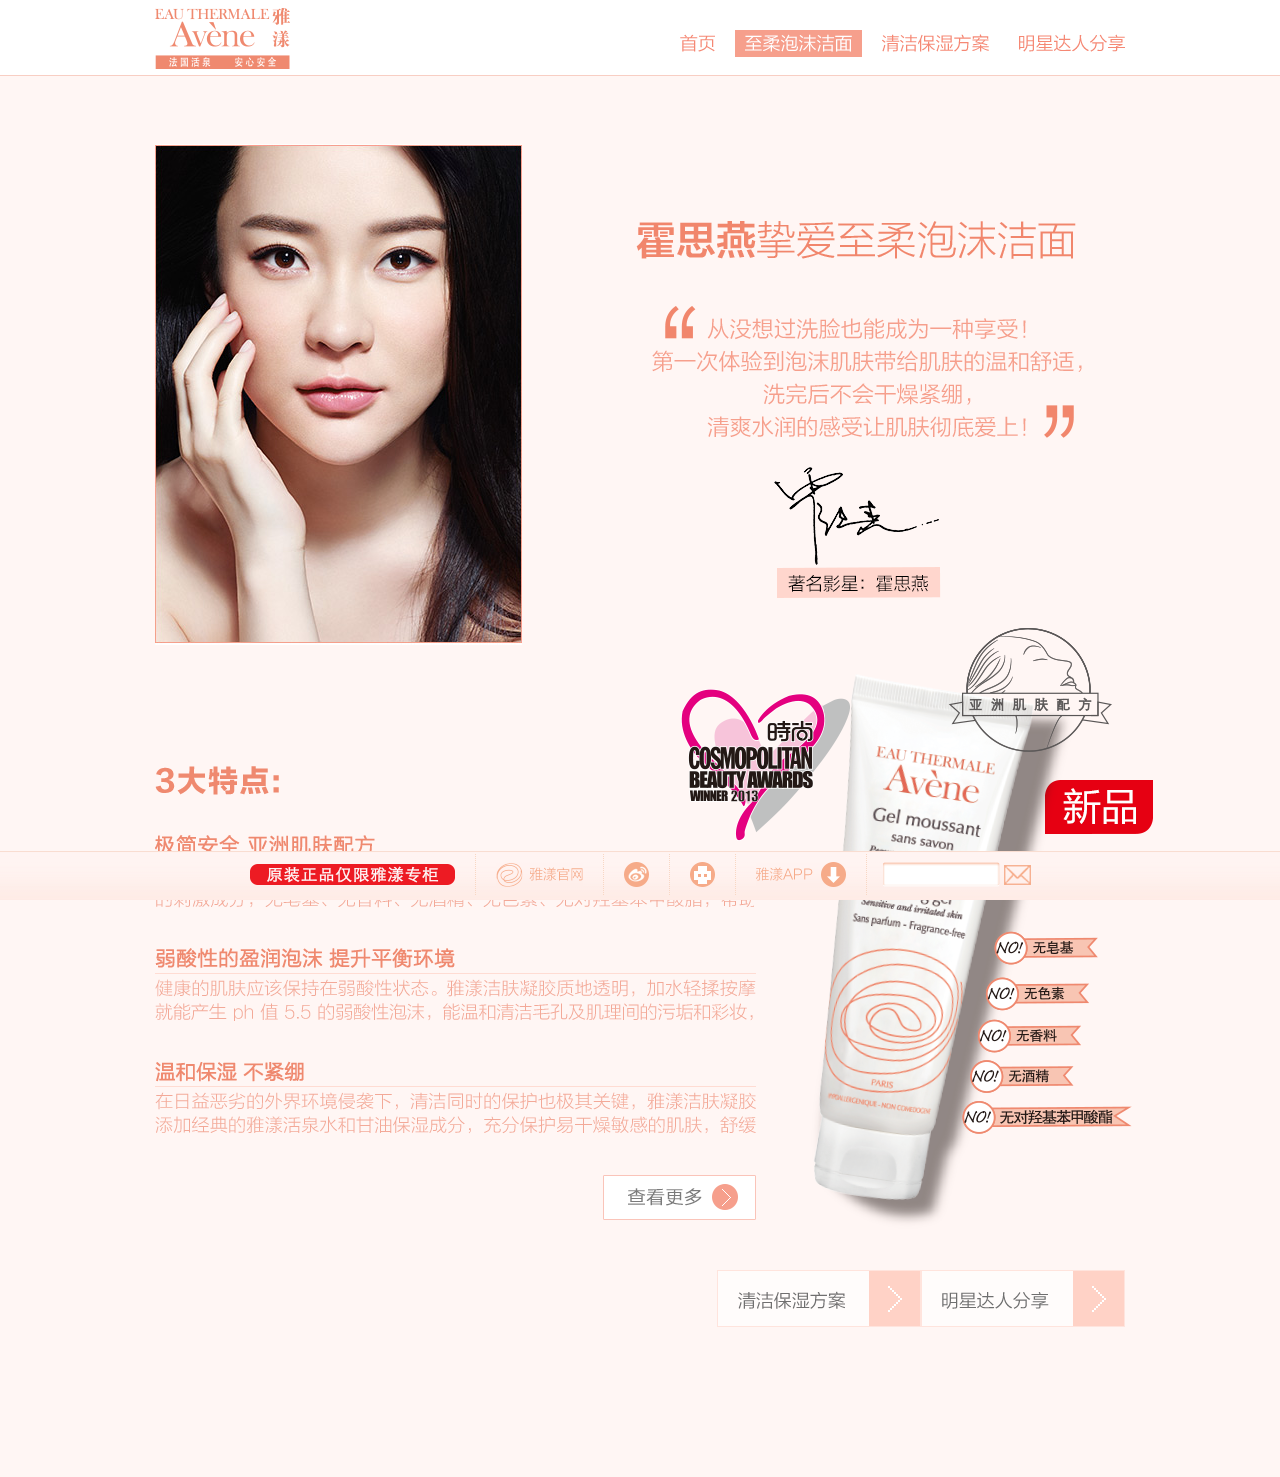
==== commit 9da3b686: "up" ====
--- a/cleansing.html
+++ b/cleansing.html
@@ -21,6 +21,15 @@
         }
     </script>
     <![endif]-->
+
+    <script>
+        (function(i,s,o,g,r,a,m){i['GoogleAnalyticsObject']=r;i[r]=i[r]||function(){
+            (i[r].q=i[r].q||[]).push(arguments)},i[r].l=1*new Date();a=s.createElement(o),
+                m=s.getElementsByTagName(o)[0];a.async=1;a.src=g;m.parentNode.insertBefore(a,m)
+        })(window,document,'script','//www.google-analytics.com/analytics.js','ga');
+        ga('create', 'UA-20215586-11', 'eau-thermale-avene.cn');
+        ga('send', 'pageview');
+    </script>
 </head>
 <body>
 <header>
@@ -33,6 +42,7 @@
             <a class="nav3" href="./plan.html">清洁保湿方案</a>
             <a class="nav4" href="./star.html">明星达人分享</a>
         </nav>
+        <div class="clearfix"></div>
     </div>
 </header>
 
@@ -53,21 +63,21 @@
         <div class="leftbox">
             <h1>3大特点:</h1>
             <div class="feature feature1">
-                <h2 class="title">配方极简</h2>
-                <div class="content content">针对亚洲肌肤定制严格选料，不含皂基、色素、香料、酒精、对羟基苯甲酸脂，安全纯净温和洁肤，帮助降低肌肤敏感度。</div>
+                <h2 class="title">极简安全 亚洲肌肤配方</h2>
+                <div class="content content">雅漾洁肤凝胶采用极简安全配方，专为亚洲肌肤定制。严格选料，排除潜在的刺激成分，无皂基、无香料、无酒精、无色素、无对羟基苯甲酸脂，帮助降低肌肤敏感度，洁肤同时给予肌肤温柔保护。</div>
             </div>
 
             <div class="feature feature2">
-                <h2 class="title">弱酸性的盈润泡沫</h2>
-                <div class="content content">其特有的透明凝胶质地和易起泡沫配方，只需一水滴大小的量即能产生至柔细腻的弱酸性盈润泡沫，温和清洁毛孔及肌理间的污垢及彩妆。</div>
+                <h2 class="title">弱酸性的盈润泡沫 提升平衡环境</h2>
+                <div class="content content">健康的肌肤应该保持在弱酸性状态。雅漾洁肤凝胶质地透明，加水轻揉按摩就能产生ph值5.5的弱酸性泡沫，能温和清洁毛孔及肌理间的污垢和彩妆，柔和盈润、亲和肌肤，维护敏感肌肤的生理平衡。</div>
             </div>
 
             <div class="feature feature3">
-                <h2 class="title">清爽洁净不紧绷</h2>
-                <div class="content content">采用温和安全的洁面成分，不含皂基，更添加了雅漾活泉水和保湿因子，洁肤后无紧绷感，Q弹光滑，为敏感肌肤带来至柔温和的洁面体验。</div>
+                <h2 class="title">温和保湿 不紧绷</h2>
+                <div class="content content">在日益恶劣的外界环境侵袭下，清洁同时的保护也极其关键，雅漾洁肤凝胶添加经典的雅漾活泉水和甘油保湿成分，充分保护易干燥敏感的肌肤，舒缓紧张，温和不紧绷。</div>
             </div>
 
-            <div class="leanmore">查看更多</div>
+            <a target="_blank" class="leanmore" href="http://www.eau-thermale-avene.cn/soapless-foaming-gel">查看更多</a>
         </div>
         <div class="clearfix"></div>
     </div>
@@ -81,7 +91,7 @@
 <footer>
     <nav>
         <span class="nav1">原装正品仅限雅漾专柜</span>
-        <a class="nav2" target="_blank" href="./cleansing.html">雅漾官网</a>
+        <a class="nav2" target="_blank" href="http://www.eau-thermale-avene.cn">雅漾官网</a>
         <a class="nav3" target="_blank" href="http://e.weibo.com/eauthermaleavene?ref=http%3A%2F%2F114.80.156.91%3A8086%2F">官方微博</a>
         <a class="nav4" target="_blank" href="http://e.weibo.com/avenedermatologist">雅漾医生面对面</a>
         <a class="nav5" target="_blank" href="http://www.eau-thermale-avene.cn/aveneappdownload/index.html">雅漾APP</a>
@@ -96,8 +106,8 @@
 </footer>
 <div class="newsletter_overlay"></div>
 <div class="newsletter_popup">
-    <div class="state0"><img src="Images/Common/news_letter_success.png" /></div>
-    <div class="state1"><img src="Images/Common/news_letter_registered.png" /></div>
+    <div class="state0"><img src="images/common/news_letter_success.png" /></div>
+    <div class="state1"><img src="images/common/news_letter_registered.png" /></div>
     <div class="newsletter_popup_close"></div>
 </div>
 <div id="MailInputWin">
--- a/css/base.css
+++ b/css/base.css
@@ -75,6 +75,9 @@
 a {-webkit-transition:opacity 0.4s linear;-moz-transition:opacity 0.4s linear;transition:opacity 0.4s linear;}
 
 /* Common */
+
+.no-m {display:block;}
+.m {display:none;}
 body {background:#fff6f4;}
 header {background:#fff;border-bottom:1px solid #f8cec3;height:75px;}
 header .nav-btn{display: none;}
@@ -106,7 +109,7 @@
 footer .nav6 form {margin-top:8px;}
 footer .nav6 form label{display: none;}
 footer .nav6 input {background:url(../images/pc/footer_input.gif) no-repeat;width:109px;height:25px;border:none;color:#f69f8c;padding:0 0 0 10px;}
-footer .nav6 #mailinputbtn {background:url(../images/pc/footer_nav6.png) no-repeat;width:27px;height:20px;border:none;}
+footer .nav6 #mailinputbtn {font-size:0;background:url(../images/pc/footer_nav6.png) no-repeat;width:27px;height:20px;border:none;}
 footer .nav6 label.error {position:absolute;width:200px;top:-24px;left:20px;color:#f69f8c;}
 
 footer .nav6 #mobilemail {background:url(../images/pc/footer_nav6.png) no-repeat;width:27px;height:20px;margin:10px 0 0 10px;display:none;}
@@ -116,7 +119,7 @@
 #MailInputWin{display:none;background:url(../images/common/maildialog.png);width:590px;height:382px;}
 #mobilemailinput{ width: 480px; margin-top: 170px; margin-left: 55px; height: 65px; font-size: 32px;}
 #backbtn{background:url(../images/common/backbtn.png) no-repeat;width:202px;height:65px;border:none;margin-top:34px;margin-left:76px;cursor:pointer;}
-#okbtn{background:url(../images/common/okbtn.png) no-repeat;width:202px;height:65px;border:none;margin-top:34px;margin-left:30px;cursor:pointer;}
+#okbtn{font-size:0;background:url(../images/common/okbtn.png) no-repeat;width:202px;height:65px;border:none;margin-top:34px;margin-left:30px;cursor:pointer;}
 #mobilenewsletter label{margin-left:-100px;}
 .fancybox-opened .fancybox-skin {
     -webkit-box-shadow:none;
@@ -134,12 +137,12 @@
 
 /* Home */
 .home_wrap .focus_eye_wrap {border-bottom:3px solid #ffd4ca;}
-.home_wrap .focus_eye {margin:0 auto;max-width:1000px;position: relative;}
-.home_wrap .focus_eye .title {margin:70px 0px 45px 0;width:95%;text-indent:-999em;}
+.home_wrap .focus_eye {margin:0 auto;max-width:1048px;height:620px;position: relative;background: url(../images/pc/home_banner.png) no-repeat center;}
+.home_wrap .focus_eye .take_photo {background: url(../images/pc/home_banner_photo.png) no-repeat;width:337px;height:337px;position: absolute;left:50%;top:200px;margin-left:-200px;}
 .home_wrap .focus_eye .girl {float:left;
     max-width: 634px;
     width: 63.4%;
-    min-width: 486px;
+    min-width: 286px;
 }
 .home_wrap .focus_eye .feature{}
 .home_wrap .focus_eye .girl img ,.home_wrap .focus_eye .feature img{display:block;height: auto;width:100%;}
@@ -149,10 +152,10 @@
     min-width: 268px;
 }
 .home_nav {margin:43px auto 67px auto;}
-.home_nav ul{max-width:1000px;margin:0 auto;}
+.home_nav ul{max-width:1200px;margin:0 auto;}
 .home_nav li {float: left;
-margin: 0 2%;
-width: 29%;}
+margin: 0 0.2%;
+width: 24%;}
 .home_nav li a {display:block;}
 .home_nav li a img{width: 100%;}
 /*.home_nav .nav1 {background:url(../images/pc/home_nav_1.png) no-repeat;width:300px;height:164px;}
@@ -166,9 +169,10 @@
 .clansing_wrap h1.mobile {display: none;}
 .clansing_wrap h1 {background:url(../images/pc/clansing_h1.png) no-repeat;width:124px;height:29px;text-indent:-999em;}
 .clansing_wrap .right_box img {width:446px;height:377px;}
-.clansing_wrap .features {padding:75px 0 50px 0;min-width:1044px;}
+.clansing_wrap .features {padding:75px 0 50px 0;min-width:1044px;position:relative;}
 .clansing_wrap .features > h1{display: none;}
 .clansing_wrap .feature {margin:40px 0;}
+.clansing_wrap .feature_product img {display:none;}
 .clansing_wrap .feature .title {border-bottom:1px solid #ffdcd3;padding:0 0 5px 0;margin:0 0 5px 0;}
 .clansing_wrap .feature1 .title {background:url(../images/pc/clansing_h2_1.png) no-repeat;height:20px;text-indent:-999em;}
 .clansing_wrap .feature2 .title {background:url(../images/pc/clansing_h2_2.png) no-repeat;height:20px;text-indent:-999em;}
@@ -176,8 +180,8 @@
 .clansing_wrap .feature1 .content {background:url(../images/pc/clansing_c_1.png) no-repeat;width:599px;height:42px;text-indent:-999em;}
 .clansing_wrap .feature2 .content {background:url(../images/pc/clansing_c_2.png) no-repeat;width:601px;height:42px;text-indent:-999em;}
 .clansing_wrap .feature3 .content {background:url(../images/pc/clansing_c_3.png) no-repeat;width:601px;height:43px;text-indent:-999em;}
-.clansing_wrap .leanmore {background:url(../images/pc/learnmore.png) no-repeat;width:108px;height:29px;text-indent:-999em;float:right;}
-.clansing_wrap .feature_product {float:right;background:url(../images/pc/clansing_product.png) no-repeat;width:400px;height:492px;}
+.clansing_wrap .leanmore {background:url(../images/pc/learnmore.png) no-repeat;width:153px;height:45px;text-indent:-999em;float:right;}
+.clansing_wrap .feature_product {position:absolute;background:url(../images/pc/clansing_product.png) no-repeat;width:472px;height:601px;right:46px;top:-23px;}
 .clansing_wrap .leftbox {float:left;margin:40px 0 0;}
 
 section nav {float:right;}
@@ -191,16 +195,18 @@
 /* Plan */
 .plan_wrap {max-width:1000px;margin:0 auto;padding:0 15px 200px 15px;}
 .plan_wrap h1 {background:#fffbfa url(../images/pc/plan_h1.png) no-repeat center center;height:144px;text-indent:-999em;border:1px solid #ffebe6;margin:54px 0 168px 0;}
-.steps {max-width:800px;margin:0 auto;}
-.step .product {position: absolute;top:-124px;left:-127px;}
-.step1 .product {background:url(../images/pc/plan_p1.png) no-repeat;width:178px;height:492px;}
-.step2 .product {background:url(../images/pc/plan_p2.png) no-repeat;width:119px;height:492px;right:-84px;left:auto;}
-.step3 .product {background:url(../images/pc/plan_p3.png) no-repeat;width:135px;height:488px;}
+.steps {max-width:1000px;margin:0 auto;}
+.step .product {position: absolute;top:-124px;left:0px;}
+.step .new_icon {background: url(../images/pc/plan_new.png) no-repeat;width:108px;height:54px;position: absolute;top:-140px;left:284px;}
+.step1 .product {background:url(../images/pc/plan_p1.png) no-repeat;width:229px;height:640px;}
+.step2 .product {background:url(../images/pc/plan_p2.png) no-repeat;width:139px;height:505px;right:-84px;left:auto;}
+.step3 .product {background:url(../images/pc/plan_p3.png) no-repeat;width:189px;height:488px;}
 .step4 .product {background:url(../images/pc/plan_p4.png) no-repeat;width:190px;height:485px;right:-124px;left:auto;}
-.step {background:#fff2f0;border:1px solid #ffe1d9;position:relative;width:733px;height:278px;padding:50px 0 0 45px;margin:0 0 220px 0;}
+.step {background:#fff2f0;border:1px solid #ffe1d9;position:relative;width:720px;height:700px;padding:44px 0 0 280px;margin:0 0 220px 0;}
+.step1 {height:870px;}
 .step2,.step4 {float:right;}
 .step4 {margin:0 0 150px 0;}
-.step .title {text-indent:-999em;position: absolute;top:-64px;left:89px;}
+.step .title {text-indent:-999em;position: absolute;top:-64px;left:277px;}
 .step1 .title {background:url(../images/pc/plan_s1.png) no-repeat;width:258px;height:56px;}
 .step2 .title {background:url(../images/pc/plan_s2.png) no-repeat;width:267px;height:56px;right:89px;left:auto;}
 .step3 .title {background:url(../images/pc/plan_s3.png) no-repeat;width:268px;height:56px;}
@@ -218,17 +224,25 @@
 .step .content {text-indent:-999em;margin:0 0 22px 0;}
 .step1 .content {background:url(../images/pc/plan_c_1.png) no-repeat;width:647px;height:63px;}
 .step2 .content {background:url(../images/pc/plan_c_2.png) no-repeat;width:655px;height:62px;}
-.step3 .content {background:url(../images/pc/plan_c_3.png) no-repeat;width:657px;height:40px;}
+.step3 .content {background:url(../images/pc/plan_c_3.png) no-repeat;width:666px;height:40px;}
 .step4 .content {background:url(../images/pc/plan_c_4.png) no-repeat;width:666px;height:61px;}
-.step .price {display: inline-block;background:url(../images/pc/plan_price_bg.png) no-repeat right;height:36px;padding:14px 42px 0 12px;margin:0 0 5px 0;}
+.step .price {display: inline-block;height:36px;padding:14px 42px 0 0px;margin:0 0 5px 0;}
 .step .price span {display:block;text-indent:-999em;}
-.step1 .price span {background:url(../images/pc/plan_price_1.png) no-repeat;width:132px;height:21px;}
+.step1 .price span {background:url(../images/pc/plan_price_1.png) no-repeat;width:154px;height:21px;}
 .step2 .price span {background:url(../images/pc/plan_price_2.png) no-repeat;width:277px;height:21px;}
 .step3 .price span {background:url(../images/pc/plan_price_3.png) no-repeat;width:132px;height:21px;}
 .step4 .price span {background:url(../images/pc/plan_price_4.png) no-repeat;width:118px;height:21px;}
-.step .learnmore {display:block;background:url(../images/pc/learnmore.png) no-repeat;width:108px;height:29px;display:block;text-indent:-999em;}
+.step .learnmore {display:block;background:url(../images/pc/learnmore.png) no-repeat;width:153px;height:45px;display:block;text-indent:-999em;}
 .plan_wrap .notes {background:url(../images/pc/plan_tips.png) no-repeat 29px 15px;width:267px;height:72px;text-indent:-999em;float:left;width:530px;border-top:1px solid #fbd1c7;}
 .plan_wrap .notes div {display:none;}
+.step1 .rewards_icons {background:url(../images/pc/plan_icon1.jpg) no-repeat;width:538px;height:201px;margin-top:30px;}
+.rewards_press {width:1000px;margin:40px 0 0 -200px;}
+.rewards_press a {display: block;}
+.rewards_press a.press1 {background: url(../images/pc/plan_press1.png) no-repeat center;width:216px;height:247px;}
+.rewards_press a.press2 {background: url(../images/pc/plan_press_2.png) no-repeat center;width:216px;height:247px;}
+.rewards_press a.press3 {background: url(../images/pc/plan_press_3.png) no-repeat center;width:216px;height:247px;}
+.rewards_press a.press4 {background: url(../images/pc/plan_press_4.png) no-repeat center;width:216px;height:247px;}
+.rewards_press li {float:left;}
 
 /* Star */
 .star_wrap {width:1000px;margin:0 auto;padding:0 0 140px 0}
@@ -237,26 +251,26 @@
 .star_box .image img {width:266px;height:266px;}
 .star_box .name {margin:20px auto;}
 .star_box .name div {display:none;}
-.star_box1 .name {background:url(../images/pc/star_name_1.png) no-repeat;width:206px;height:35px;}
+.star_box1 .name {background:url(../images/pc/star_name_1.png) no-repeat;width:275px;height:35px;}
 .star_box2 .name {background:url(../images/pc/star_name_2.png) no-repeat;width:124px;height:35px;}
 .star_box .say {margin:0 auto;}
 .star_box .say div {display:none;}
-.star_box1 .say {background:url(../images/pc/star_say_1.png) no-repeat;width:369px;height:75px;}
+.star_box1 .say {background:url(../images/pc/star_say_1.png) no-repeat;width:380px;height:75px;}
 .star_box2 .say {background:url(../images/pc/star_say_2.png) no-repeat;width:295px;height:75px;}
 .star_box h3 {margin-top:60px;text-indent:-999em;width:476px;background:#f69f8c;}
 .star_box1 h3 {background:#f69f8c url(../images/pc/star_h3_1.png) no-repeat;height:40px;}
 .star_box2 h3 {background:#f69f8c url(../images/pc/star_h3_2.png) no-repeat;height:40px;}
 .star_box .tips {text-indent:-999em;margin:18px 0 0;}
-.star_box1 .tips {background:url(../images/pc/star_tips_1.png) no-repeat;width:476px;height:96px;}
+.star_box1 .tips {background:url(../images/pc/star_tips_1.png) no-repeat;width:476px;height:130px;}
 .star_box2 .tips {background:url(../images/pc/star_tips_2.png) no-repeat;width:476px;height:96px;}
 
 .star_wrap .product_intro {width:460px;text-align:center;float:left;margin-top:50px;}
 .star_wrap .product {border-top:1px solid #ffccc1;margin:92px 0 0 0;padding:58px 49px 58px 49px;}
-.star_wrap .product h2 {margin:0 auto;background:url(../images/pc/star_product_h2.png) no-repeat;width:287px;height:35px;text-indent:-999em;}
+.star_wrap .product h2 {margin:0 auto;background:url(../images/pc/star_product_h2.png) no-repeat;width:307px;height:35px;text-indent:-999em;}
 .star_wrap .product .content {margin:30px auto;background:url(../images/pc/star_product_c.png) no-repeat;width:454px;height:96px;text-indent:-999em;}
-.star_wrap .product .price {margin:0 auto;background:url(../images/pc/star_product_price.png) no-repeat;width:153px;height:41px;text-indent:-999em;}
-.star_wrap .product .learnmore {margin:15px auto 0 auto;display:block;background:url(../images/pc/learnmore.png) no-repeat;width:108px;height:29px;display:block;text-indent:-999em;}
-.star_wrap .product .product_image {float:right;background:url(../images/pc/star_product_img.png) no-repeat;width:343px;height:388px;}
+.star_wrap .product .price {margin:0 auto;background:url(../images/pc/star_product_price.png) no-repeat;width:172px;height:41px;text-indent:-999em;}
+.star_wrap .product .learnmore {margin:15px auto 0 auto;display:block;background:url(../images/pc/learnmore.png) no-repeat;width:153px;height:45px;display:block;text-indent:-999em;}
+.star_wrap .product .product_image {float:right;}
 
 /* iPad */
 
@@ -276,13 +290,15 @@
     footer .nav1 {background:url(../images/ipad/footer_nav1.png) no-repeat center;background-size:203px 21px;width:203px;}
     footer .nav6 form {display:none;}
     footer .nav6 #mobilemail {display:block;}
+
+
+    footer .nav2 {background:url(../images/m/footer_nav2x2.png) no-repeat center; background-size:auto 27px;}
+    footer .nav3 {background:url(../images/m/footer_nav3x2.png) no-repeat center;background-size:auto 27px;}
+    footer .nav4 {background:url(../images/m/footer_nav4x2.png) no-repeat center;background-size:auto 27px;}
+    footer .nav5 {background:url(../images/m/footer_nav5x2.png) no-repeat center;background-size:auto 27px;}
+
     .home_wrap .focus_eye .right_box {right:44px;}
-    .home_wrap .focus_eye .girl img {display:block;width:auto;height:565px;margin-left:-80px;}
-    .home_wrap .focus_eye .title {margin:58px 20px 45px -20px;background:url(../images/pc/home_title.png) no-repeat;background-size:300px auto;width:300px;height:47px;text-indent:-999em;}
-    .home_wrap .focus_eye .feature img {display:block;width:auto;height:300px;}
-    .home_nav {min-width:720px;}
-    .home_nav li {margin:0 19px;width:28%;}
-    .home_nav li a.nav1,.home_nav li a.nav2,.home_nav li a.nav3 {background-size:217px 119px;width:217px;height:119px;}
+
 
     .clansing_wrap {color:#ef896f;min-width:inherit;width:auto;padding-bottom:200px;}
     .clansing_wrap .focus_eye {width:738px;}
@@ -354,10 +370,10 @@
     .plan_wrap .notes div {display:block;}
 
     /* Star */
-    .star_wrap {width:768px;margin:0 auto;color:#ef896f;padding-bottom:200px;}
+    .star_wrap {width:auto;margin:0 auto;color:#ef896f;padding-bottom:200px;}
     .star_wrap h1 {background:none;height:35px;text-indent:0em;margin:74px 0 65px 0;font-size:32px;text-align: center;}
     .star_wrap h1 strong {font-weight:bolder;}
-    .star_box {width:360px;float:left;margin:0 12px;text-align: center;}
+    .star_box {width:45%;float:left;margin:0 2%;text-align: center;}
     .star_box .name {margin:20px auto;font-size:14px;}
     .star_box .name div {display:block;}
     .star_box1 .name {background:none;width:auto;height:auto;}
@@ -373,19 +389,22 @@
     .star_box1 .tips {background:none;width:auto;height:auto;}
     .star_box2 .tips {background:none;width:auto;height:auto;}
 
-    .star_wrap .product_intro {width:369px;text-align:center;float:left;margin:40px 0 0 40px;}
+    .star_wrap .product_intro {width:45%;text-align:center;float:left;margin:40px 0 0 2%;}
     .star_wrap .product {border-top:1px solid #ffccc1;margin:92px 0 40px 0;padding:58px 0 0 0;}
     .star_wrap .product h2 {margin:0 auto;background:none;width:auto;height:35px;text-indent:0;font-size:30px;}
-    .star_wrap .product .content {margin:30px auto;background:none;width:auto;height:96px;text-indent:0;font-size:18px;color:#8e8e8e;line-height: 130%}
+    .star_wrap .product .content {margin:30px auto;background:none;width:auto;height:auto;text-indent:0;font-size:18px;color:#8e8e8e;line-height: 130%}
     .star_wrap .product .price {margin:0 auto;background:#f69f8c;width:153px;height:41px;text-indent:0;font-size:18px;color:#fff;line-height:41px;}
     .star_wrap .product .learnmore {margin:15px auto 0 auto;display:block;background:url(../images/ipad/learnmore.png) no-repeat;background-size:100px auto;width:100px;height:29px;display:block;}
-    .star_wrap .product .product_image {float:right;margin-right:40px;background-size:300px 339px;width:300px;height:339px;}
-}
+    .star_wrap .product .product_image {float:right;margin-right:40px;background-size:300px 339px;width:45%;height:auto;}
+}   .star_wrap .product .product_image img {width:100%}
 
 @media screen and (max-width:640px){
+
+    .no-m {display:none;}
+    .m {display:block;}
     /* header */
-    header{height: 210px;}
-    header .logo {margin:38px 0 0 15px;background:url(../images/ipad/logo.png) no-repeat;background-size:280px 126px;width:280px;height:126px;float:left;text-indent:-999em;}
+    header{height: auto;padding:0 0 38px 0;}
+    header .logo {margin:38px 0 0 15px;background:url(../images/ipad/logo.png) no-repeat;background-size:100% auto;width:44%;height:126px;float:left;text-indent:-999em;}
     header .nav-btn{display: block;height:8px;width:70px;float:right;margin: 52px 15px 0 0;position: relative;border-left: 26px solid #f69f8c;border-right: 26px solid #f69f8c;border-top: 45px solid #f69f8c;border-bottom: 45px solid #f69f8c;}
     header .nav-btn:after,header .nav-btn:before{content: ' ';position: absolute;height: 8px;width: 70px;top: 20px;background: white;}
     header .nav-btn:before{top: -20px;}
@@ -395,11 +414,9 @@
     header nav a:last-child{border-bottom: none;}
 
     /* footer */
-    footer{height:auto;background: #fff4f2;border-top: none;}
+    footer{height:auto;background: #fff4f2;border-top: none;position: relative;}
     footer nav{width:100%;}
 
-    footer .nav1{width:auto;float:none;display:block;background: none;text-indent: 0;text-align: center;color: white;background:#ed1b23;border-radius: 5px;-moz-border-radius:5px;
-        margin: 13px 27px;height:58px;line-height: 58px;font-size: 32px;}
 
     footer .nav2,footer .nav5,footer .nav6{
         width: 50%;
@@ -407,6 +424,9 @@
         padding: 0;
     }
     footer span, footer a{padding:0;color:#f6ab89;height:97px;}
+    .no-touch footer span, .no-touch footer a{padding:0;height:46px;}
+    footer .nav1 {background:url(../images/m/footer_nav1.png) no-repeat center;background-size:auto 50px;height:50px;display:block;width:auto;float:none;margin:0 0 20px 0;}
+    .no-touch footer .nav1 {background:url(../images/m/footer_nav1.png) no-repeat center;background-size:auto 28px;display:block;width:auto;margin:0;}
     body footer a.nav3,body footer a.nav4{width:25%;margin-right:-1px;}
     footer .nav2,
     footer .nav3,
@@ -417,15 +437,23 @@
     }
     footer form{text-align: center;font-size: 16px;}
     footer form label{margin-right: 10px;vertical-align: middle;}
-    footer .nav2 {background:url(../images/m/footer_nav2.png) no-repeat center;}
-    footer .nav3 {background:url(../images/m/footer_nav3.png) no-repeat center;}
-    footer .nav4 {background:url(../images/m/footer_nav4.png) no-repeat center;}
-    footer .nav5 {background:url(../images/m/footer_nav5.png) no-repeat center;}
+
+    footer .nav2 {background:url(../images/m/footer_nav2x2.png) no-repeat center;background-size:auto 54px;}
+    footer .nav3 {background:url(../images/m/footer_nav3x2.png) no-repeat center;background-size:auto 54px;}
+    footer .nav4 {background:url(../images/m/footer_nav4x2.png) no-repeat center;background-size:auto 54px;}
+    footer .nav5 {background:url(../images/m/footer_nav5x2.png) no-repeat center;background-size:auto 54px;}
+    .no-touch footer .nav2 {background:url(../images/m/footer_nav2.png) no-repeat center;}
+    .no-touch footer .nav3 {background:url(../images/m/footer_nav3.png) no-repeat center;}
+    .no-touch footer .nav4 {background:url(../images/m/footer_nav4.png) no-repeat center;}
+    .no-touch footer .nav5 {background:url(../images/m/footer_nav5.png) no-repeat center;}
+
     footer .nav6 #mobilemailinput{display: none;}
-    footer .nav6 #mobilemail {text-indent:0;background-position: right;width:150px;margin:43px 0 0 70px;}
-    footer .nav6 #mobilemail label {display:block;font-size:28px;}
+    footer .nav6 #mobilemail {border:none;text-indent:0;background:url(../images/m/footer_nav6x2.png) no-repeat center;background-position: right;width:180px;margin:35px 0 0 70px;height:30px;line-height: 30px;}
+    .no-touch footer .nav6 #mobilemail {font-size:75px;margin: 10px 0 0 75px;width:90px;background-size:20px 15px;line-height:32px;}
+    footer .nav6 #mobilemail label {display:block;font-size:31px;}
+    .no-touch footer .nav6 #mobilemail label  {font-size:15px;}
     /* index.page */
-    .home_wrap {padding:0 0 150px 0;}
+    .home_wrap {padding:0 0 0 0;}
     .home_wrap .focus_eye .girl{float:none;margin:0 auto;min-width: inherit;
 width: auto;}
     .home_wrap .focus_eye .girl img{
@@ -438,30 +466,15 @@
     .home_wrap .focus_eye .right_box{position: static;min-width: inherit;
 width: auto;
 margin: 0 auto;max-width:none;}
-    .home_wrap .title_wrap {background:url(../images/m/home_title.png) no-repeat center;background-size:478px 74px;width:478px;height:74px;margin:50px auto 30px auto;}
-    .home_wrap .title_wrap img {display:none;}
-    .home_wrap .focus_eye .title{margin: 55px auto 10px;max-width: 90%;background-size:100%; }
+    .home_wrap .title_wrap {width:100%;margin:50px auto 30px auto;height:auto}
+    .home_wrap .focus_eye .title{margin: 55px auto 10px;width:90%;display:block; }
     .home_wrap .focus_eye_wrap{border-bottom: none;}
-    .home_wrap .focus_eye .feature{margin:50px auto;text-align: center;background:url(../images/pc/clansing_product.png) no-repeat;width:400px;height:492px;}
-    .home_wrap .focus_eye .feature img {display:none;}
-    .home_nav {border-top:2px solid #ffe3de;padding:50px 0 0;}
+    .home_nav li a img {width:90%;display:block;margin:10px auto;}
+    .home_nav {border-top:2px solid #ffe3de;padding:50px 0 0;min-width:inherit;}
     .home_nav li{float:none;width: auto;margin: 0 auto;}
-    .home_nav li a.nav1, .home_nav li a.nav2, .home_nav li a.nav3{
-        margin: 0 auto;
-        width:100%;
-        height: auto;
-        max-width: none;
-        background-position: center;
-        margin-bottom: 10px;
-        background-size: 100%;
-    }
     .home_nav{width: 100%;min-width:none;}
-    .home_nav li a img {display:none;}
-    .home_nav li a.nav1 {background:url(../images/m/home_nav_1.png) no-repeat;width:514px;height:282px;}
-    .home_nav li a.nav2 {background:url(../images/m/home_nav_2.png) no-repeat;width:514px;height:282px;}
-    .home_nav li a.nav3 {background:url(../images/m/home_nav_3.png) no-repeat;width:514px;height:282px;}
     /* cleansing */
-    .clansing_wrap{margin:20px;padding:0 0 300px 0;text-align:center;}
+    .clansing_wrap{margin:20px;padding:0 0 40px 0;text-align:center;}
     .clansing_wrap .focus_eye{width: auto;}
     .clansing_wrap .right_box{
         float: none;
@@ -475,7 +488,8 @@
     .clansing_wrap .feature_product {float:none;background-size:400px 492px;width:400px;height:492px;margin:0 auto;}
     .clansing_wrap .leftbox {float:none;margin:0;text-align: left;}
     .clansing_wrap .feature {text-align: left;}
-    .clansing_wrap .feature_product{float:none;background: url("../images/pc/clansing_product.png") no-repeat;background-size:400px 492px;width:400px;height:492px;}
+    .clansing_wrap .feature_product{float:none;background:none;width:auto;height:auto;}
+    .clansing_wrap .feature_product img {width:100%;height:auto;display:block;}
     .clansing_wrap .features > h1{display:none;text-align:left;display: none;margin:20px 0 45px;}
     .clansing_wrap .leftbox{margin:0; text-align: left;}
     .clansing_wrap .leftbox .feature{text-align: left;border-bottom: none;}
@@ -484,15 +498,21 @@
 
     .clansing_wrap h1 {display:none;}
     .clansing_wrap h1.mobile {display: block;text-align: left;line-height: 100%;font-size:60px;margin:0 0 40px 0;}
-    .clansing_wrap .feature .title {border-bottom:1px solid #ffdcd3;padding:0 0 5px 0;margin:0 0 9px 0;line-height:120%;font-size:40px;font-weight: bold;}
-    .clansing_wrap .feature .content {font-size:36px;color:#f3a998;line-height:120%;}
+    .no-touch .clansing_wrap h1.mobile {font-size:38px;}
+    .clansing_wrap .feature .title {border-bottom:1px solid #ffdcd3;padding:0 0 5px 0;margin:0 0 9px 0;line-height:130%;font-size:3em;font-weight: bold;}
+    .no-touch .clansing_wrap .feature .title {font-size:22px;}
+    .clansing_wrap .feature .content {font-size:2em;color:#f3a998;line-height:130%;}
+    .no-touch .clansing_wrap .feature .content {font-size:18px;}
     .clansing_wrap .leanmore {background:url(../images/ipad/learnmore.png) no-repeat;background-size:200px auto;width:200px;height:49px;display:block;}
+    .no-touch .clansing_wrap .leanmore {background:url(../images/pc/learnmore.png) no-repeat;width:108px;}
     section nav {float:right;margin:40px 25px 0 0;}
     section nav a {float:left;height:55px;background:#fffcfb url(../images/common/section_nav_arrow.png) no-repeat right;border:1px solid #ffe4dd;}
-    section nav a span {margin:20px 75px 0 20px;font-size:30px;color:#6f6f6f;}
-
-    .plan_wrap {max-width:inherit;min-width:inherit;margin:0 auto;color:#ef896f;padding-bottom: 350px;}
-    .plan_wrap h1 {background:#fffbfa;height:187px;line-height:187px;font-size:60px;text-align:center;border:1px solid #ffebe6;text-indent:0;margin:54px 0;}
+    section nav a span {margin:20px 75px 0 20px;font-size:2em;color:#6f6f6f;}
+    .no-touch section nav a span {font-size:16px;}
+
+    .plan_wrap {max-width:inherit;min-width:inherit;margin:0 auto;color:#ef896f;padding-bottom: 40px;}
+    .plan_wrap h1 {background:#fffbfa;height:187px;line-height:187px;font-size:6em;text-align:center;border:1px solid #ffebe6;text-indent:0;margin:54px 0;}
+    .no-touch .plan_wrap h1 {font-size:40px;height:90px;line-height:90px;}
     .steps {max-width:inherit;margin:0 auto;}
     .step .product {position:relative;left:auto;top:auto;margin:0 auto;}
     .step1 .product {background:url(../images/pc/plan_p1.png) no-repeat;width:178px;height:492px;}
@@ -504,63 +524,78 @@
     .step2,.step4 {float:none;margin:0 0 80px 0;padding:0;}
     .step4 {margin-bottom:0px;margin-right:0px;}
     .step .title {position: relative;left:auto;top:auto;margin:30px auto;}
-    .step1 .title {background:url(../images/ipad/plan_s1.png) no-repeat center;background-size:auto 79px;width:auto;height:79px;}
-    .step2 .title {background:url(../images/ipad/plan_s2.png) no-repeat center;background-size:auto 79px;width:auto;height:79px;right:auto;left:auto;}
-    .step3 .title {background:url(../images/ipad/plan_s3.png) no-repeat center;background-size:auto 79px;width:auto;height:79px;}
-    .step4 .title {background:url(../images/ipad/plan_s4.png) no-repeat center;background-size:auto 79px;width:auto;height:79px;right:auto;left:auto;}
-    .step h2 {text-indent:0;margin:0 0 27px 0;font-size:70px;text-align: left;line-height: 100%;}
+    .step1 .title {background:url(../images/ipad/plan_s1.png) no-repeat center;background-size:60% auto;width:auto;height:79px;}
+    .step2 .title {background:url(../images/ipad/plan_s2.png) no-repeat center;background-size:60% auto;width:auto;height:79px;right:auto;left:auto;}
+    .step3 .title {background:url(../images/ipad/plan_s3.png) no-repeat center;background-size:60% auto;width:auto;height:79px;}
+    .step4 .title {background:url(../images/ipad/plan_s4.png) no-repeat center;background-size:60% auto;width:auto;height:79px;right:auto;left:auto;}
+    .step h2 {text-indent:0;margin:0 0 27px 0;font-size:5em;text-align: left;line-height: 100%;}
+    .no-touch .step h2 {font-size:40px;}
     .step1 h2 {background:none;width:auto;height:auto;}
     .step2 h2 {background:none;width:auto;height:auto;}
     .step3 h2 {background:none;width:auto;height:auto;}
     .step4 h2 {background:none;width:auto;height:auto;}
-    .step h3 {text-indent:0;font-size:40px;margin:15px 0;line-height: 100%;}
+    .step h3 {text-indent:0;font-size:3em;margin:15px 0;line-height: 100%;}
+    .no-touch .step h3 {font-size:24px;}
     .step1 h3 {background:none;width:auto;height:auto;}
     .step2 h3 {background:none;width:auto;height:auto;}
     .step3 h3 {background:none;width:auto;height:auto;}
     .step4 h3 {background:none;width:auto;height:auto;}
-    .step .content {text-indent:0;margin:0 0 22px 0;font-size:32px;line-height:120%;color:#999;margin:12px 0 0;}
+    .step .content {text-indent:0;margin:0 0 22px 0;font-size:2em;line-height:130%;color:#999;margin:12px 0 0;}
+    .no-touch .step .content {font-size:18px;}
     .step1 .content {background:none;width:auto;height:auto;}
     .step2 .content {background:none;width:auto;height:auto;}
     .step3 .content {background:none;width:auto;height:auto;}
     .step4 .content {background:none;width:auto;height:auto;}
-    .step .price {display: inline-block;background:url(../images/ipad/plan_price_bg.png) no-repeat right;height:58px;padding:20px 42px 0 18px;margin:25px 0 5px 0;}
-    .step .price span {display:block;text-indent:0;color:#fff;font-size:40px;line-height:100%;}
+    .step .price {display: inline-block;background:url(../images/ipad/plan_price_bg.png) no-repeat right;height:58px;padding:0 42px 0 18px;margin:25px 0 5px 0;}
+    .step .price span {display:block;text-indent:0;color:#fff;font-size:3em;line-height: 58px}
+    .no-touch .step .price span {font-size:18px;}
     .step1 .price span {background:none;width:auto;height:auto;}
     .step2 .price span {background:none;width:auto;height:auto;}
     .step3 .price span {background:none;width:auto;height:auto;}
     .step4 .price span {background:none;width:auto;height:auto;}
     .step .learnmore {display:block;background:url(../images/ipad/learnmore.png) no-repeat;background-size:200px auto;width:200px;height:49px;margin:10px 0;display:block;text-indent:-999em;}
-    .plan_wrap .notes {background:none;width:auto;height:auto;text-indent:0;border-top:1px solid #fbd1c7;padding:20px 0 0 0px;margin-top:40px;font-size:28px;line-height:120%;color:#999;}
+    .no-touch .step .learnmore {background:url(../images/pc/learnmore.png) no-repeat;}
+    .plan_wrap .notes {background:none;width:auto;height:auto;text-indent:0;border-top:1px solid #fbd1c7;padding:20px 0 0 0px;margin-top:40px;font-size:2em;line-height:130%;color:#999;}
+    .no-touch .plan_wrap .notes {font-size:18px;}
     .plan_wrap .notes div {display:block;}
 
     /* Star */
-    .star_wrap {width:590px;margin:0 auto;color:#ef896f;padding:0 25px 350px 25px;}
-    .star_wrap h1 {background:none;height:35px;text-indent:0em;margin:74px 0 65px 0;font-size:44px;text-align: center;}
+    .star_wrap {width:auto;margin:0 auto;color:#ef896f;padding:0 25px 40px 25px;}
+    .star_wrap h1 {background:none;height:35px;text-indent:0em;margin:80px 0 60px;font-size:3.8em;text-align: center;}
+    .no-touch .star_wrap h1  {font-size:25px;padding:0;margin:40px 0 20px 0;}
     .star_wrap h1 strong {font-weight:bolder;}
-    .star_box {width:auto;float:none;margin:0 auto 100px auto;text-align: center;}
-    .star_box .image img {width:484px;height:484px;}
-    .star_box .name {margin:20px auto;font-size:28px;line-height:120%;}
+    .star_box {width:auto;float:none;margin:0 auto 10vw auto;text-align: center;}
+    .star_box .image img {width:100%;height:auto;}
+    .star_box .name {margin:20px auto;font-size:2em;line-height:130%;}
+    .no-touch .star_box .name {font-size:18px;}
     .star_box .name div {display:block;}
     .star_box1 .name {background:none;width:auto;height:auto;}
     .star_box2 .name {background:none;width:auto;height:auto;}
-    .star_box .say {margin:0 auto;font-size:36px;line-height:120%;}
+    .star_box .say {margin:0 auto;font-size:2.8em;line-height:130%;}
+    .no-touch .star_box .say {font-size:20px;}
     .star_box .say div {display:block;}
     .star_box1 .say {background:none;width:auto;height:auto;}
     .star_box2 .say {background:none;width:auto;height:auto;}
-    .star_box h3 {margin-top:50px;text-indent:0;width:auto;background:#f69f8c;color:#fff;padding:21px 0;font-size:32px;text-align: center;}
+    .star_box h3 {margin-top:50px;text-indent:0;width:auto;background:#f69f8c;color:#fff;padding:21px 0;font-size:2.6em;text-align: center;}
+    .no-touch .star_box h3 {font-size:20px;}
     .star_box1 h3 {background:#f69f8c;height:auto;}
     .star_box2 h3 {background:#f69f8c;height:auto;}
-    .star_box .tips {text-indent:0;margin:18px 0 0;color:#8e8e8e;font-size:30px;text-align: left;line-height:120%;}
+    .star_box .tips {text-indent:0;margin:18px 0 0;color:#8e8e8e;font-size:2em;text-align: left;line-height:130%;}
+    .no-touch .star_box .tips {font-size:18px;}
     .star_box1 .tips {background:none;width:auto;height:auto;}
     .star_box2 .tips {background:none;width:auto;height:auto;}
 
     .star_wrap .product_intro {width:auto;text-align:center;float:none;margin:0;position: relative;}
-    .star_wrap .product {border-top:1px solid #ffccc1;margin:92px 0 0 0;padding:58px 0 250px 0;}
-    .star_wrap .product h2 {margin:0 auto;background:none;width:auto;height:35px;text-indent:0;font-size:60px;}
-    .star_wrap .product .content {margin:30px auto;background:none;width:auto;height:auto;text-indent:0;font-size:30px;color:#8e8e8e;line-height:120%;}
-    .star_wrap .product .price {position:absolute;top:850px;left:50%;margin:0 0 0 -125px;background:#f69f8c;width:253px;height:61px;text-indent:0;font-size:30px;color:#fff;line-height:61px;}
-    .star_wrap .product .learnmore {position:absolute;top:940px;left:50%;margin:0 0 0 -90px;display:block;background:url(../images/ipad/learnmore.png) no-repeat;background-size:200px auto;width:200px;height:49px;display:block;}
-    .star_wrap .product .product_image {float:none;margin:0 auto;background:url(../images/m/star_product_img.png) no-repeat;background-size:460px 522px;width:460px;height:522px;}
-
+    .star_wrap .product {border-top:1px solid #ffccc1;margin:10vw 0 0 0;padding:58px 0 0 0;}
+    .star_wrap .product h2 {margin:0 auto;background:none;width:auto;height:35px;text-indent:0;font-size:4em;}
+    .no-touch .star_wrap .product h2 {font-size:28px;}
+    .star_wrap .product .content {margin:30px auto;background:none;width:auto;height:auto;text-indent:0;font-size:2em;color:#8e8e8e;line-height:130%;}
+    .no-touch .star_wrap .product .content {font-size:18px;}
+    .star_wrap .product .price {text-align:center;margin:40px auto;background:#f69f8c;width:253px;height:61px;text-indent:0;font-size:3em;color:#fff;line-height:61px;}
+    .no-touch .star_wrap .product .price {font-size:18px;width:180px;height:50px;line-height:50px;}
+    .star_wrap .product .learnmore {margin:0 auto;display:block;background:url(../images/ipad/learnmore.png) no-repeat;background-size:200px auto;width:200px;height:49px;display:block;}
+    .no-touch .star_wrap .product .learnmore {background:url(../images/pc/learnmore.png) no-repeat;width:108px;}
+    .star_wrap .product .product_image {float:none;margin:0 auto;width:100%;height:auto;}
+    .star_wrap .product .product_image img {width:100%;}
     .star_wrap section nav {float:right;margin: 0 0;}
 }